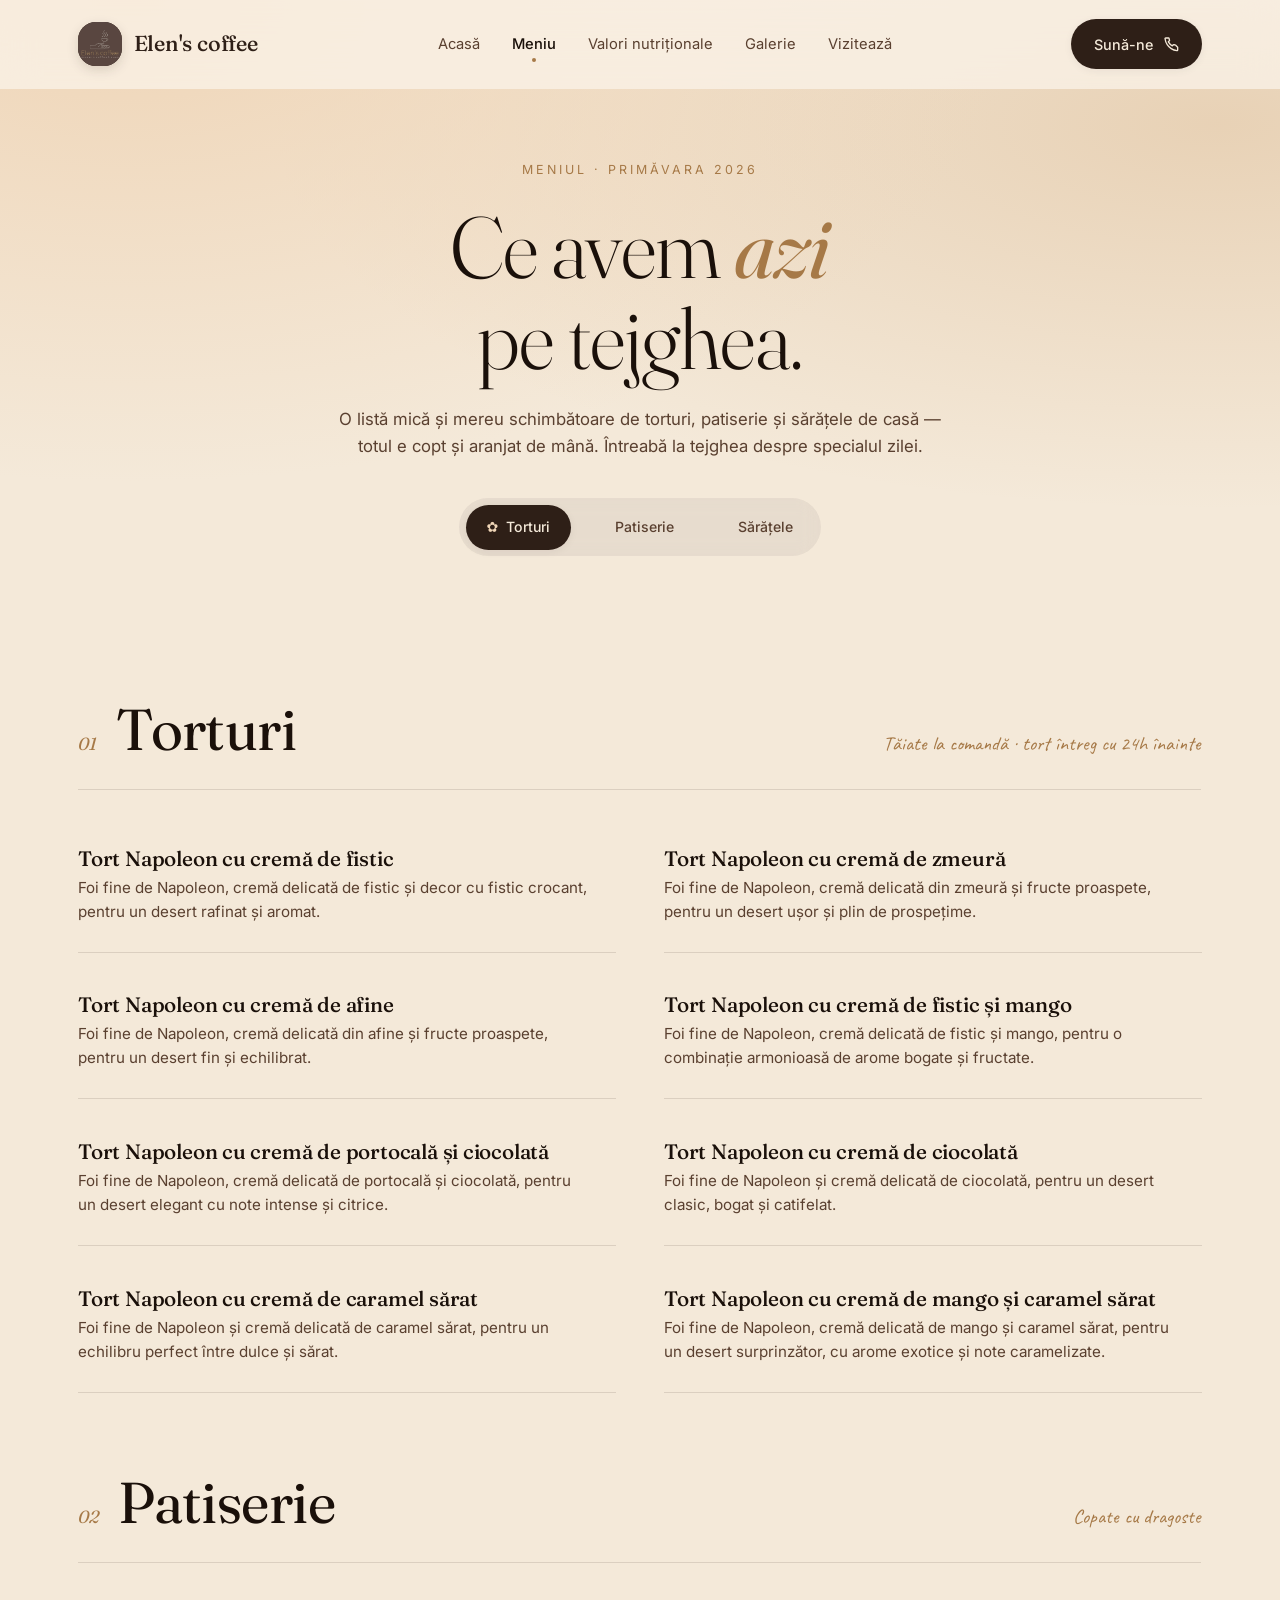
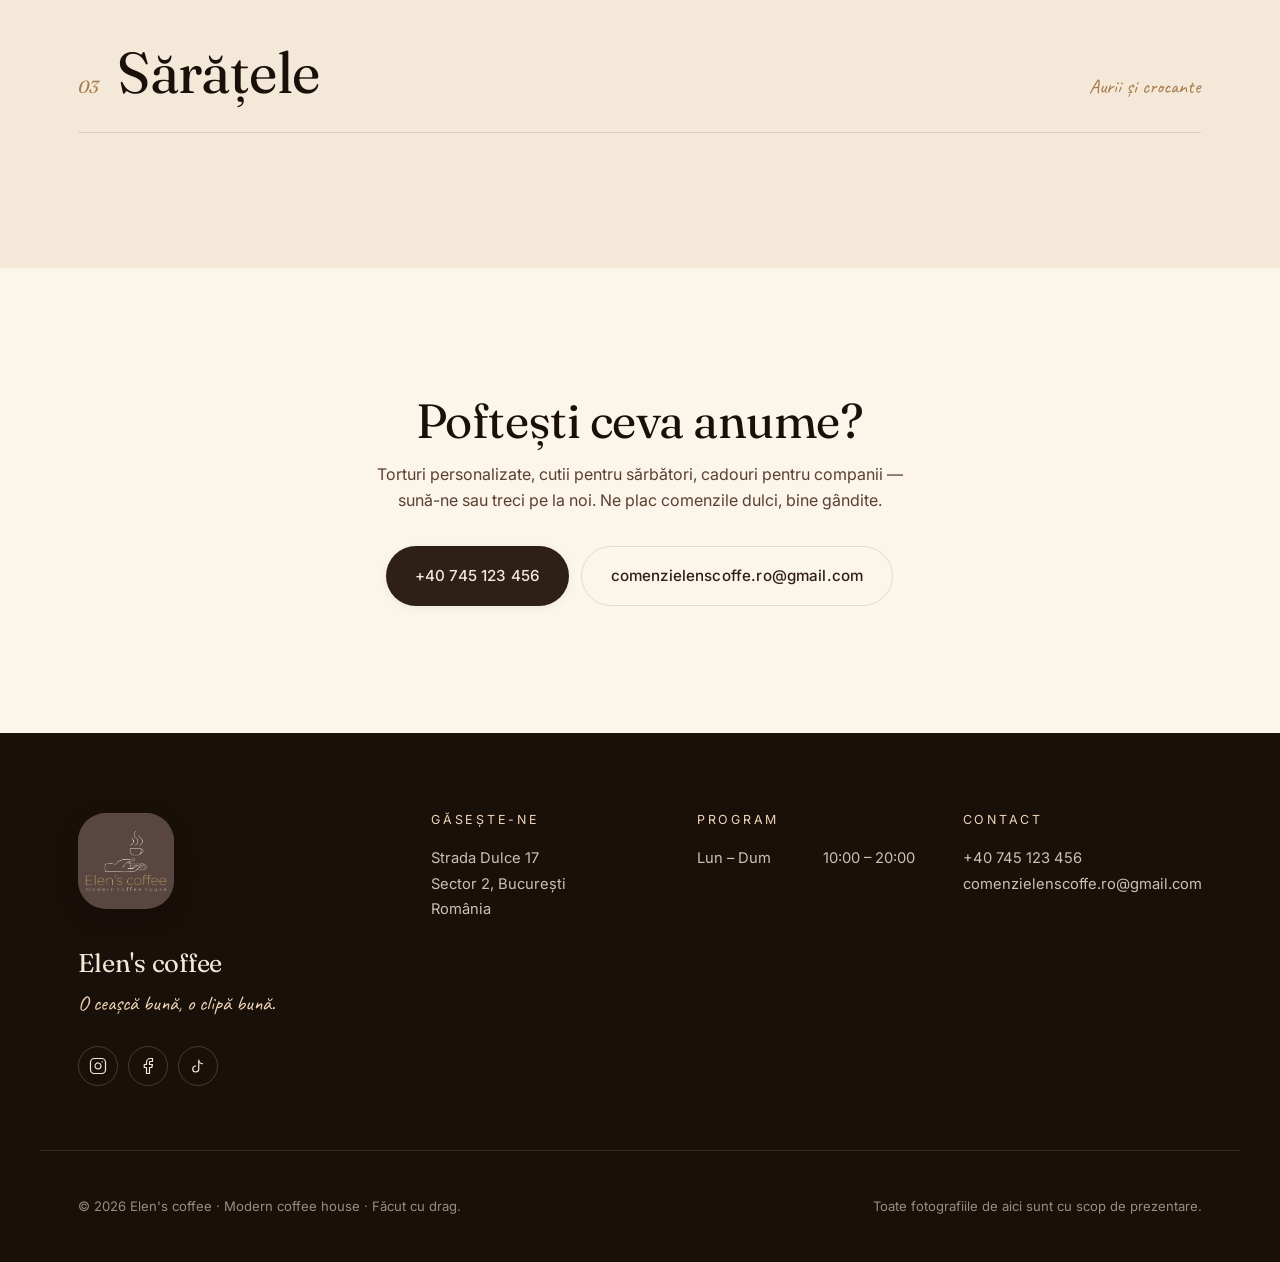
==== menu.html @ f7db720e "Update" ====
<!DOCTYPE html>
<html lang="ro">
<head>
  <meta charset="UTF-8" />
  <meta name="viewport" content="width=device-width, initial-scale=1.0" />
  <title>Meniu — Elen's coffee</title>
  <meta name="description" content="Meniul de sezon Elen's coffee — torturi, patiserie și sărățele artizanale, alături de cafea proaspăt măcinată. Făcute zilnic." />

  <link rel="preconnect" href="https://fonts.googleapis.com" />
  <link rel="preconnect" href="https://fonts.gstatic.com" crossorigin />
  <link href="https://fonts.googleapis.com/css2?family=Fraunces:ital,opsz,wght@0,9..144,300;0,9..144,400;0,9..144,500;0,9..144,600;0,9..144,700;1,9..144,400&family=Inter:wght@300;400;500;600;700&family=Caveat:wght@400;600&display=swap" rel="stylesheet" />

  <link rel="icon" href="data:image/svg+xml,<svg xmlns='http://www.w3.org/2000/svg' viewBox='0 0 100 100'><text y='.9em' font-size='85'>☕</text></svg>" />

  <link rel="stylesheet" href="styles.css" />

  <!-- Flag JS availability before first paint — reveal animations depend on this -->
  <script>document.documentElement.classList.add('js');</script>
</head>
<body class="menu-page">

  <!-- ============ NAVIGATION ============ -->
  <header class="nav" id="nav">
    <div class="nav__inner container">
      <a href="index.html" class="nav__brand" aria-label="Elen's coffee – acasă">
        <span class="nav__mark">
          <img src="logo.jpeg" alt="" />
        </span>
        <span class="nav__name">Elen's coffee</span>
      </a>

      <nav class="nav__links" aria-label="Navigație principală">
        <a href="index.html" class="nav__link">Acasă</a>
        <a href="menu.html" class="nav__link is-active">Meniu</a>
        <a href="valori-nutritionale.html" class="nav__link">Valori nutriționale</a>
        <a href="index.html#gallery" class="nav__link">Galerie</a>
        <a href="index.html#visit" class="nav__link">Vizitează</a>
      </nav>

      <a href="tel:+40745123456" class="btn btn--primary nav__cta">
        <span>Sună-ne</span>
        <svg viewBox="0 0 24 24" width="16" height="16" fill="none" stroke="currentColor" stroke-width="2" stroke-linecap="round" stroke-linejoin="round"><path d="M22 16.92V21a1 1 0 0 1-1.09 1 19.7 19.7 0 0 1-8.6-3.07 19.5 19.5 0 0 1-6-6A19.79 19.79 0 0 1 3.07 4.18 1 1 0 0 1 4.06 3h4.09a1 1 0 0 1 1 .75c.12.86.34 1.7.65 2.5a1 1 0 0 1-.23 1L8 8.7a16 16 0 0 0 6 6l1.45-1.55a1 1 0 0 1 1-.23c.8.31 1.64.53 2.5.65a1 1 0 0 1 .75 1z"/></svg>
      </a>

      <button class="nav__toggle" id="navToggle" aria-label="Deschide meniul" aria-expanded="false">
        <span></span><span></span><span></span>
      </button>
    </div>
  </header>

  <!-- ============ MENU HERO ============ -->
  <section class="menu-hero">
    <div class="menu-hero__inner container">
      <p class="menu-hero__eyebrow" data-reveal>Meniul · primăvara 2026</p>
      <h1 class="menu-hero__title" data-reveal>
        Ce avem <em>azi</em><br/>pe tejghea.
      </h1>
      <p class="menu-hero__lede" data-reveal>
        O listă mică și mereu schimbătoare de torturi, patiserie și sărățele
        de casă — totul e copt și aranjat de mână. Întreabă la
        tejghea despre specialul zilei.
      </p>

      <nav class="menu-tabs" id="menuTabs" aria-label="Categorii meniu">
        <a href="#cakes" class="menu-tab is-active">
          <span class="menu-tab__mark">✿</span>
          <span>Torturi</span>
        </a>
        <a href="#cookies" class="menu-tab">
          <span class="menu-tab__mark">✿</span>
          <span>Patiserie</span>
        </a>
        <a href="#sodas" class="menu-tab">
          <span class="menu-tab__mark">✿</span>
          <span>Sărățele</span>
        </a>
      </nav>
    </div>
  </section>

  <!-- ============ MENU LIST ============ -->
  <main class="menu">
    <div class="container">

      <!-- === TORTURI === -->
      <section class="menu-section" id="cakes">
        <header class="menu-section__header" data-reveal>
          <div class="menu-section__title-group">
            <span class="menu-section__number">01</span>
            <h2 class="menu-section__title">Torturi</h2>
          </div>
          <p class="menu-section__note">Tăiate la comandă · tort întreg cu 24h înainte</p>
        </header>

        <ul class="menu-list">
          <li class="menu-item" data-reveal>
            <div class="menu-item__body">
              <div class="menu-item__head">
                <h3 class="menu-item__name">Tort Napoleon cu cremă de fistic</h3>
              </div>
              <p class="menu-item__desc">
                Foi fine de Napoleon, cremă delicată de fistic și decor cu
                fistic crocant, pentru un desert rafinat și aromat.
              </p>
            </div>
          </li>

          <li class="menu-item" data-reveal>
            <div class="menu-item__body">
              <div class="menu-item__head">
                <h3 class="menu-item__name">Tort Napoleon cu cremă de zmeură</h3>
              </div>
              <p class="menu-item__desc">
                Foi fine de Napoleon, cremă delicată din zmeură și fructe
                proaspete, pentru un desert ușor și plin de prospețime.
              </p>
            </div>
          </li>

          <li class="menu-item" data-reveal>
            <div class="menu-item__body">
              <div class="menu-item__head">
                <h3 class="menu-item__name">Tort Napoleon cu cremă de afine</h3>
              </div>
              <p class="menu-item__desc">
                Foi fine de Napoleon, cremă delicată din afine și fructe
                proaspete, pentru un desert fin și echilibrat.
              </p>
            </div>
          </li>

          <li class="menu-item" data-reveal>
            <div class="menu-item__body">
              <div class="menu-item__head">
                <h3 class="menu-item__name">Tort Napoleon cu cremă de fistic și mango</h3>
              </div>
              <p class="menu-item__desc">
                Foi fine de Napoleon, cremă delicată de fistic și mango, pentru
                o combinație armonioasă de arome bogate și fructate.
              </p>
            </div>
          </li>

          <li class="menu-item" data-reveal>
            <div class="menu-item__body">
              <div class="menu-item__head">
                <h3 class="menu-item__name">Tort Napoleon cu cremă de portocală și ciocolată</h3>
              </div>
              <p class="menu-item__desc">
                Foi fine de Napoleon, cremă delicată de portocală și ciocolată,
                pentru un desert elegant cu note intense și citrice.
              </p>
            </div>
          </li>

          <li class="menu-item" data-reveal>
            <div class="menu-item__body">
              <div class="menu-item__head">
                <h3 class="menu-item__name">Tort Napoleon cu cremă de ciocolată</h3>
              </div>
              <p class="menu-item__desc">
                Foi fine de Napoleon și cremă delicată de ciocolată, pentru un
                desert clasic, bogat și catifelat.
              </p>
            </div>
          </li>

          <li class="menu-item" data-reveal>
            <div class="menu-item__body">
              <div class="menu-item__head">
                <h3 class="menu-item__name">Tort Napoleon cu cremă de caramel sărat</h3>
              </div>
              <p class="menu-item__desc">
                Foi fine de Napoleon și cremă delicată de caramel sărat, pentru
                un echilibru perfect între dulce și sărat.
              </p>
            </div>
          </li>

          <li class="menu-item" data-reveal>
            <div class="menu-item__body">
              <div class="menu-item__head">
                <h3 class="menu-item__name">Tort Napoleon cu cremă de mango și caramel sărat</h3>
              </div>
              <p class="menu-item__desc">
                Foi fine de Napoleon, cremă delicată de mango și caramel sărat,
                pentru un desert surprinzător, cu arome exotice și note
                caramelizate.
              </p>
            </div>
          </li>
        </ul>
      </section>

      <!-- === PATISERIE === -->
      <section class="menu-section" id="cookies">
        <header class="menu-section__header" data-reveal>
          <div class="menu-section__title-group">
            <span class="menu-section__number">02</span>
            <h2 class="menu-section__title">Patiserie</h2>
          </div>
          <p class="menu-section__note">Copate cu dragoste</p>
        </header>
      </section>

      <!-- === SĂRĂȚELE === -->
      <section class="menu-section" id="sodas">
        <header class="menu-section__header" data-reveal>
          <div class="menu-section__title-group">
            <span class="menu-section__number">03</span>
            <h2 class="menu-section__title">Sărățele</h2>
          </div>
          <p class="menu-section__note">Aurii și crocante</p>
        </header>
      </section>

    </div>
  </main>

  <!-- ============ MENU CTA ============ -->
  <section class="menu-cta">
    <div class="container menu-cta__inner">
      <h2 data-reveal>Poftești ceva anume?</h2>
      <p data-reveal>
        Torturi personalizate, cutii pentru sărbători, cadouri pentru
        companii — sună-ne sau treci pe la noi. Ne plac comenzile dulci,
        bine gândite.
      </p>
      <div class="menu-cta__buttons" data-reveal>
        <a href="tel:+40745123456" class="btn btn--primary btn--lg">
          <span>+40 745 123 456</span>
        </a>
        <a href="mailto:comenzielenscoffe.ro@gmail.com" class="btn btn--ghost btn--lg">
          comenzielenscoffe.ro@gmail.com
        </a>
      </div>
    </div>
  </section>

  <!-- ============ FOOTER ============ -->
  <footer class="footer">
    <div class="container footer__grid">
      <div class="footer__brand">
        <a href="index.html" class="footer__logo" aria-label="Elen's coffee – acasă">
          <img src="logo.jpeg" alt="" />
        </a>
        <span class="footer__wordmark">Elen's coffee</span>
        <p class="footer__tag">O ceașcă bună, o clipă bună.</p>
        <div class="footer__social">
          <a href="https://www.instagram.com/elens_coffee" aria-label="Instagram">
            <svg viewBox="0 0 24 24" width="18" height="18" fill="none" stroke="currentColor" stroke-width="1.6" stroke-linecap="round" stroke-linejoin="round"><rect x="2" y="2" width="20" height="20" rx="5"/><path d="M16 11.37A4 4 0 1 1 12.63 8 4 4 0 0 1 16 11.37z"/><line x1="17.5" y1="6.5" x2="17.51" y2="6.5"/></svg>
          </a>
          <a href="https://www.facebook.com/profile.php?id=100063632289822" aria-label="Facebook">
            <svg viewBox="0 0 24 24" width="18" height="18" fill="none" stroke="currentColor" stroke-width="1.6" stroke-linecap="round" stroke-linejoin="round"><path d="M18 2h-3a5 5 0 0 0-5 5v3H7v4h3v8h4v-8h3l1-4h-4V7a1 1 0 0 1 1-1h3z"/></svg>
          </a>
          <a href="https://www.tiktok.com/@elens.coffee" aria-label="TikTok">
            <svg viewBox="0 0 24 24" width="18" height="18" fill="none" stroke="currentColor" stroke-width="1.6" stroke-linecap="round" stroke-linejoin="round"><path d="M9 12a4 4 0 1 0 4 4V4a5 5 0 0 0 5 5"/></svg>
          </a>
        </div>
      </div>

      <div class="footer__col">
        <h4>Găsește-ne</h4>
        <p>Strada Dulce 17<br/>Sector 2, București<br/>România</p>
      </div>

      <div class="footer__col">
        <h4>Program</h4>
        <ul>
          <li><span>Lun – Dum</span><span>10:00 – 20:00</span></li>
        </ul>
      </div>

      <div class="footer__col">
        <h4>Contact</h4>
        <p>
          <a href="tel:+40745123456">+40 745 123 456</a><br/>
          <a href="mailto:comenzielenscoffe.ro@gmail.com">comenzielenscoffe.ro@gmail.com</a>
        </p>
      </div>
    </div>

    <div class="container footer__bottom">
      <p>© <span id="year">2026</span> Elen's coffee · Modern coffee house · Făcut cu drag.</p>
      <p class="footer__small">Toate fotografiile de aici sunt cu scop de prezentare.</p>
    </div>
  </footer>

  <script src="main.js"></script>
</body>
</html>
---- styles.css ----
/* ==========================================================================
   ELEN'S COFFEE — stylesheet
   --------------------------------------------------------------------------
   Organised in sections, all customisable tokens live in :root below.
   Tweak colours, type, radii and shadows there and the whole site follows.
   ========================================================================== */


/* ==========================================================================
   1. DESIGN TOKENS  (change these first)
   --------------------------------------------------------------------------
   Palette derived from the Elen's coffee logo: deep espresso brown, warm
   gold, and a warm cream base. Variable names kept generic so the whole
   site follows if you shift the values later.
   ========================================================================== */
:root {
  /* --- Colour palette --- */
  --c-cream:        #F4E9D9;   /* page background — warm cream         */
  --c-cream-soft:   #FCF5E9;   /* lighter section bg                   */
  --c-blush:        #EFD5B7;   /* peachy warm accent                   */
  --c-rose:         #D9AA88;   /* warm tan accent                      */
  --c-plum:         #2E1F17;   /* primary dark / text — espresso       */
  --c-plum-soft:    #5A4030;   /* secondary dark — cocoa               */
  --c-burgundy:     #A67947;   /* deep caramel accent (was berry)      */
  --c-gold:         #C89968;   /* warm gold from the logo              */
  --c-sage:         #B7C7B0;   /* soft green accent                    */
  --c-ink:          #1A100A;   /* deepest text                         */
  --c-line:         rgba(46, 31, 23, 0.12);

  /* --- Typography --- */
  --f-display: 'Fraunces', 'Cormorant Garamond', Georgia, serif;
  --f-body:    'Inter', system-ui, -apple-system, sans-serif;
  --f-hand:    'Caveat', 'Brush Script MT', cursive;

  /* --- Spacing --- */
  --container:  1200px;
  --gutter:     clamp(1.2rem, 4vw, 2.4rem);
  --section-y:  clamp(5rem, 10vw, 8rem);

  /* --- Shape --- */
  --r-sm: 8px;
  --r-md: 18px;
  --r-lg: 28px;
  --r-xl: 42px;
  --r-pill: 999px;

  /* --- Shadows --- */
  --shadow-sm: 0 2px 8px rgba(42, 24, 32, 0.06);
  --shadow-md: 0 12px 32px rgba(42, 24, 32, 0.08);
  --shadow-lg: 0 28px 60px rgba(42, 24, 32, 0.12);
  --shadow-glow: 0 20px 60px rgba(139, 46, 63, 0.18);

  /* --- Motion --- */
  --ease-out-soft: cubic-bezier(0.22, 1, 0.36, 1);
  --ease-bounce:   cubic-bezier(0.34, 1.56, 0.64, 1);
}


/* ==========================================================================
   2. RESET / BASE
   ========================================================================== */
*, *::before, *::after { box-sizing: border-box; }

html { scroll-behavior: smooth; -webkit-text-size-adjust: 100%; }

body {
  margin: 0;
  font-family: var(--f-body);
  color: var(--c-plum);
  background: var(--c-cream);
  line-height: 1.6;
  -webkit-font-smoothing: antialiased;
  overflow-x: hidden;
}

img, svg { display: block; max-width: 100%; }

a { color: inherit; text-decoration: none; }

button {
  font: inherit;
  color: inherit;
  background: none;
  border: 0;
  cursor: pointer;
}

ul { list-style: none; padding: 0; margin: 0; }

::selection { background: var(--c-plum); color: var(--c-cream); }


/* ==========================================================================
   3. TYPOGRAPHY
   ========================================================================== */
h1, h2, h3, h4 {
  font-family: var(--f-display);
  font-weight: 400;
  line-height: 1.05;
  letter-spacing: -0.01em;
  color: var(--c-ink);
  margin: 0;
}

.section__eyebrow {
  font-family: var(--f-body);
  font-size: 0.78rem;
  font-weight: 500;
  letter-spacing: 0.22em;
  text-transform: uppercase;
  color: var(--c-burgundy);
  margin: 0 0 1.2rem;
  display: inline-flex;
  align-items: center;
  gap: 0.6rem;
}

.section__eyebrow--light { color: var(--c-blush); }

.section__title {
  font-size: clamp(2.2rem, 5.2vw, 3.8rem);
  margin: 0 0 1rem;
}
.section__title em {
  font-family: var(--f-display);
  font-style: italic;
  color: var(--c-burgundy);
  font-weight: 400;
}
.section__title--center { text-align: center; }
.section__title--light { color: var(--c-cream); }
.section__title--light em { color: var(--c-blush); }


/* ==========================================================================
   4. LAYOUT HELPERS
   ========================================================================== */
.container {
  width: 100%;
  max-width: var(--container);
  margin: 0 auto;
  padding: 0 var(--gutter);
}


/* ==========================================================================
   5. BUTTONS
   ========================================================================== */
.btn {
  display: inline-flex;
  align-items: center;
  gap: 0.6rem;
  padding: 0.85rem 1.4rem;
  border-radius: var(--r-pill);
  font-family: var(--f-body);
  font-size: 0.9rem;
  font-weight: 500;
  letter-spacing: 0.01em;
  transition: transform 0.4s var(--ease-out-soft),
              background 0.3s ease,
              color 0.3s ease,
              box-shadow 0.4s ease;
  white-space: nowrap;
  cursor: pointer;
  user-select: none;
}
.btn:hover { transform: translateY(-2px); }
.btn:active { transform: translateY(0); }

.btn--lg {
  padding: 1.05rem 1.8rem;
  font-size: 0.95rem;
}

.btn--primary {
  background: var(--c-plum);
  color: var(--c-cream);
  box-shadow: var(--shadow-sm);
}
.btn--primary:hover {
  background: var(--c-burgundy);
  box-shadow: var(--shadow-glow);
}

.btn--ghost {
  background: transparent;
  color: var(--c-plum);
  border: 1px solid var(--c-line);
}
.btn--ghost:hover {
  background: var(--c-plum);
  color: var(--c-cream);
  border-color: var(--c-plum);
}

.btn--cream {
  background: var(--c-cream);
  color: var(--c-plum);
}
.btn--cream:hover {
  background: var(--c-blush);
}

.btn--outline-light {
  background: transparent;
  color: var(--c-cream);
  border: 1px solid rgba(251, 244, 234, 0.35);
}
.btn--outline-light:hover {
  background: var(--c-cream);
  color: var(--c-plum);
}


/* ==========================================================================
   6. NAVIGATION
   ========================================================================== */
.nav {
  position: fixed;
  inset: 0 0 auto 0;
  z-index: 100;
  padding: 1.2rem 0;
  /* slim dark scrim so the light nav text reads over the bright hero banner */
  background: linear-gradient(180deg,
    rgba(18,11,6,0.60) 0%,
    rgba(18,11,6,0.30) 55%,
    rgba(18,11,6,0.00) 100%);
  transition: background 0.4s ease, backdrop-filter 0.4s ease, padding 0.4s ease;
}
.nav.is-scrolled {
  padding: 0.6rem 0;
  background: rgba(251, 244, 234, 0.72);
  backdrop-filter: blur(18px) saturate(140%);
  -webkit-backdrop-filter: blur(18px) saturate(140%);
  box-shadow: 0 1px 0 var(--c-line);
}
.menu-page .nav { background: rgba(251, 244, 234, 0.72); backdrop-filter: blur(18px); }

.nav__inner {
  display: flex;
  align-items: center;
  justify-content: space-between;
  gap: 1.5rem;
}

.nav__brand {
  display: flex;
  align-items: center;
  gap: 0.7rem;
  color: var(--c-cream);
  font-family: var(--f-display);
  font-size: 1.35rem;
  font-weight: 500;
  letter-spacing: -0.01em;
}
.nav__mark {
  display: inline-block;
  width: 44px;
  height: 44px;
  border-radius: var(--r-md);
  overflow: hidden;
  background: var(--c-plum);          /* fallback if logo.png is missing */
  transition: transform 0.6s var(--ease-bounce),
              box-shadow 0.4s ease;
  box-shadow: 0 4px 12px rgba(46, 31, 23, 0.15);
}
.nav__mark img {
  width: 100%;
  height: 100%;
  object-fit: cover;
  display: block;
}
.nav__brand:hover .nav__mark {
  transform: rotate(-6deg) scale(1.08);
  box-shadow: 0 8px 20px rgba(46, 31, 23, 0.22);
}

.nav__links {
  display: flex;
  align-items: center;
  gap: 2rem;
}
.nav__link {
  position: relative;
  font-size: 0.92rem;
  font-weight: 400;
  color: rgba(244, 233, 217, 0.85);
  transition: color 0.3s ease;
}
.nav__link::after {
  content: "";
  position: absolute;
  left: 50%;
  bottom: -6px;
  width: 4px;
  height: 4px;
  background: var(--c-burgundy);
  border-radius: 50%;
  transform: translate(-50%, 6px) scale(0);
  transition: transform 0.4s var(--ease-bounce);
}
.nav__link:hover { color: var(--c-cream); }
.nav__link:hover::after,
.nav__link.is-active::after { transform: translate(-50%, 0) scale(1); }
.nav__link.is-active { color: var(--c-cream); font-weight: 500; }

.nav__cta { /* overrides nothing, default styling */ }

/* --- Dark text when the bar has a light background:
       scrolled state, the menu page, and the open mobile dropdown --- */
.nav.is-scrolled .nav__brand,
.menu-page .nav__brand { color: var(--c-plum); }

.nav.is-scrolled .nav__link,
.menu-page .nav__link,
.nav.is-open .nav__link { color: var(--c-plum-soft); }

.nav.is-scrolled .nav__link:hover,
.menu-page .nav__link:hover,
.nav.is-open .nav__link:hover,
.nav.is-scrolled .nav__link.is-active,
.menu-page .nav__link.is-active,
.nav.is-open .nav__link.is-active { color: var(--c-ink); }

.nav.is-scrolled .nav__toggle span,
.menu-page .nav__toggle span { background: var(--c-plum); }

.nav__toggle {
  display: none;
  flex-direction: column;
  gap: 5px;
  padding: 10px;
}
.nav__toggle span {
  width: 22px;
  height: 1.8px;
  background: var(--c-cream);
  border-radius: 2px;
  transition: transform 0.3s ease, opacity 0.3s ease;
}


/* ==========================================================================
   7. HERO (landing)
   ========================================================================== */
.hero {
  position: relative;
  min-height: 100vh;
  padding: 9rem 0 6rem;
  overflow: hidden;
  display: flex;
  flex-direction: column;
  justify-content: center;
  color: var(--c-cream);
  isolation: isolate;
}

.hero__bg { position: absolute; inset: 0; z-index: -1; }
.hero__image {
  position: absolute;
  inset: 0;
  background-size: cover;
  background-position: center;
  transform: scale(1.05);
  animation: heroZoom 24s ease-in-out infinite alternate;
  will-change: transform;
}
@keyframes heroZoom {
  from { transform: scale(1.05) translate(0, 0); }
  to   { transform: scale(1.12) translate(-1%, -1.5%); }
}

.hero__gradient {
  position: absolute;
  inset: 0;
  background:
    /* gentle left weighting: enough to carry the body copy, fades out to keep the image visible */
    linear-gradient(90deg,
      rgba(18,11,6,0.62) 0%,
      rgba(18,11,6,0.40) 42%,
      rgba(18,11,6,0.12) 78%,
      rgba(18,11,6,0.00) 100%),
    /* soft bottom anchor for the stat row */
    linear-gradient(180deg,
      rgba(18,11,6,0.00) 52%,
      rgba(18,11,6,0.34) 100%);
}

/* floating colour orbs */
.orb {
  position: absolute;
  border-radius: 50%;
  filter: blur(60px);
  opacity: 0.32;
  mix-blend-mode: screen;
  animation: orbFloat 16s ease-in-out infinite;
}
.orb--1 { width: 340px; height: 340px; background: var(--c-burgundy); top: 10%; left: -8%; animation-delay: 0s; }
.orb--2 { width: 420px; height: 420px; background: var(--c-rose);     top: 50%; right: -10%; animation-delay: -6s; }
.orb--3 { width: 260px; height: 260px; background: var(--c-gold);     bottom: -6%; left: 35%; animation-delay: -11s; }

@keyframes orbFloat {
  0%, 100% { transform: translate(0, 0) scale(1); }
  33%      { transform: translate(4%, -6%) scale(1.08); }
  66%      { transform: translate(-3%, 4%) scale(0.95); }
}

.hero__inner {
  position: relative;
  max-width: 880px;
}

.hero__eyebrow {
  display: inline-flex;
  align-items: center;
  gap: 0.6rem;
  padding: 0.4rem 0.9rem;
  margin: 0 0 1.8rem;
  border: 1px solid rgba(251, 244, 234, 0.28);
  border-radius: var(--r-pill);
  background: rgba(251, 244, 234, 0.08);
  backdrop-filter: blur(8px);
  font-size: 0.78rem;
  letter-spacing: 0.16em;
  text-transform: uppercase;
  color: var(--c-cream);
}
.hero__eyebrow .dot {
  width: 6px; height: 6px;
  border-radius: 50%;
  background: var(--c-blush);
  box-shadow: 0 0 0 4px rgba(247, 217, 218, 0.25);
  animation: pulse 2s ease-in-out infinite;
}
@keyframes pulse {
  0%, 100% { box-shadow: 0 0 0 4px rgba(247, 217, 218, 0.25); }
  50%      { box-shadow: 0 0 0 8px rgba(247, 217, 218, 0.05); }
}

.hero__title {
  font-size: clamp(3rem, 8.5vw, 7rem);
  font-weight: 300;
  letter-spacing: -0.03em;
  line-height: 0.96;
  color: var(--c-cream);
  margin: 0 0 1.5rem;
  text-shadow: 0 2px 30px rgba(26,16,10,0.55), 0 1px 4px rgba(26,16,10,0.45);
}
.hero__title .line { display: block; }
.hero__title em {
  font-family: var(--f-display);
  font-style: italic;
  font-weight: 400;
  color: var(--c-blush);
}

.hero__lede {
  font-size: clamp(1.05rem, 1.4vw, 1.2rem);
  max-width: 36rem;
  color: rgba(251, 244, 234, 0.92);
  margin: 0 0 2.4rem;
  text-shadow: 0 1px 12px rgba(26,16,10,0.5);
}

.hero__cta {
  display: flex;
  gap: 0.75rem;
  flex-wrap: wrap;
  margin: 0 0 3.5rem;
}
.hero__cta .btn--primary {
  background: var(--c-cream);
  color: var(--c-plum);
}
.hero__cta .btn--primary:hover { background: var(--c-blush); }
.hero__cta .btn--ghost {
  color: var(--c-cream);
  border-color: rgba(251, 244, 234, 0.35);
}
.hero__cta .btn--ghost:hover {
  background: rgba(251, 244, 234, 0.12);
  border-color: var(--c-cream);
  color: var(--c-cream);
}

.hero__meta {
  display: grid;
  grid-template-columns: repeat(3, 1fr);
  max-width: 560px;
  gap: 1rem;
  padding-top: 1.6rem;
  border-top: 1px solid rgba(251, 244, 234, 0.18);
}
.hero__stat-num {
  display: block;
  font-family: var(--f-display);
  font-size: 1.6rem;
  color: var(--c-cream);
  margin-bottom: 0.1rem;
}
.hero__stat-label {
  font-size: 0.78rem;
  color: rgba(251, 244, 234, 0.72);
  letter-spacing: 0.04em;
}

.hero__scroll {
  position: absolute;
  bottom: 2.4rem;
  left: 50%;
  transform: translateX(-50%);
  display: flex;
  flex-direction: column;
  align-items: center;
  gap: 0.75rem;
  color: var(--c-cream);
  font-size: 0.72rem;
  letter-spacing: 0.28em;
  text-transform: uppercase;
  opacity: 0.8;
}
.hero__scroll-line {
  width: 1px;
  height: 44px;
  background: var(--c-cream);
  position: relative;
  overflow: hidden;
}
.hero__scroll-line::after {
  content: "";
  position: absolute;
  inset: 0;
  background: var(--c-ink);
  animation: scrollTrail 2s ease-in-out infinite;
}
@keyframes scrollTrail {
  0%   { transform: translateY(-100%); }
  100% { transform: translateY(100%); }
}


/* ==========================================================================
   8. MARQUEE
   ========================================================================== */
.marquee {
  overflow: hidden;
  padding: 1.6rem 0;
  background: var(--c-plum);
  color: var(--c-cream);
  border-top: 1px solid rgba(251, 244, 234, 0.08);
  border-bottom: 1px solid rgba(251, 244, 234, 0.08);
}
.marquee__track {
  display: flex;
  gap: 2.4rem;
  white-space: nowrap;
  animation: marquee 38s linear infinite;
  font-family: var(--f-display);
  font-style: italic;
  font-size: clamp(1.1rem, 2vw, 1.5rem);
}
.marquee__track span { color: var(--c-cream); opacity: 0.9; }
.marquee__track span:nth-child(even) { color: var(--c-blush); opacity: 0.6; }

@keyframes marquee {
  from { transform: translateX(0); }
  to   { transform: translateX(-50%); }
}


/* ==========================================================================
   9. ABOUT
   ========================================================================== */
.about {
  padding: var(--section-y) 0;
  background: var(--c-cream-soft);
  position: relative;
}

.about__grid {
  display: grid;
  grid-template-columns: 1fr 1fr;
  gap: clamp(2rem, 6vw, 5rem);
  align-items: center;
}

.about__media {
  position: relative;
  aspect-ratio: 4 / 4.8;
}
.about__image {
  position: absolute;
  border-radius: var(--r-lg);
  background-size: cover;
  background-position: center;
  box-shadow: var(--shadow-lg);
  transition: transform 0.8s var(--ease-out-soft);
}
.about__image--1 {
  top: 0;
  left: 0;
  width: 72%;
  height: 68%;
  border-radius: var(--r-lg) var(--r-lg) var(--r-lg) var(--r-xl);
}
.about__image--2 {
  bottom: 0;
  right: 0;
  width: 58%;
  height: 52%;
  border-radius: var(--r-xl) var(--r-lg) var(--r-lg) var(--r-lg);
}
.about__media:hover .about__image--1 { transform: translate(-4px, -4px) rotate(-1.5deg); }
.about__media:hover .about__image--2 { transform: translate(4px, 4px) rotate(1.5deg); }

.about__badge {
  position: absolute;
  bottom: 12%;
  left: -8%;
  width: 120px;
  height: 120px;
  background: var(--c-burgundy);
  color: var(--c-cream);
  border-radius: 50%;
  display: grid;
  place-items: center;
  animation: spin 16s linear infinite;
  box-shadow: var(--shadow-md);
}
.about__badge svg { width: 120px; height: 120px; }
.about__badge-center {
  position: absolute;
  inset: 0;
  display: grid;
  place-items: center;
  font-size: 1.6rem;
  animation: spin 16s linear infinite reverse;
}
@keyframes spin { to { transform: rotate(360deg); } }

.about__copy p.about__text {
  font-size: 1.05rem;
  color: var(--c-plum-soft);
  margin: 0 0 1.2rem;
  max-width: 32rem;
}

.about__list {
  margin-top: 2rem;
  border-top: 1px solid var(--c-line);
}
.about__list li {
  display: flex;
  align-items: baseline;
  gap: 1rem;
  padding: 1rem 0;
  border-bottom: 1px solid var(--c-line);
  font-size: 1rem;
  color: var(--c-plum);
}
.about__list li span {
  font-family: var(--f-display);
  font-style: italic;
  color: var(--c-burgundy);
  font-size: 1rem;
  min-width: 2rem;
}


/* ==========================================================================
   10. FEATURES
   ========================================================================== */
.features {
  padding: var(--section-y) 0;
  background: var(--c-cream);
}

.features__header {
  text-align: center;
  max-width: 640px;
  margin: 0 auto 4rem;
}
.features__header .section__eyebrow {
  justify-content: center;
  display: flex;
}

.features__grid {
  display: grid;
  grid-template-columns: repeat(3, 1fr);
  gap: 1.4rem;
}

.feature {
  padding: 2rem 1.6rem;
  background: var(--c-cream-soft);
  border: 1px solid var(--c-line);
  border-radius: var(--r-lg);
  transition: transform 0.5s var(--ease-out-soft),
              box-shadow 0.5s ease,
              background 0.5s ease,
              border-color 0.5s ease;
}
.feature:hover {
  transform: translateY(-6px);
  background: #fff;
  box-shadow: var(--shadow-md);
  border-color: transparent;
}

.feature__icon {
  width: 48px;
  height: 48px;
  margin-bottom: 1.2rem;
  display: grid;
  place-items: center;
  color: var(--c-burgundy);
  background: var(--c-blush);
  border-radius: var(--r-md);
  transition: transform 0.6s var(--ease-bounce);
}
.feature__icon svg { width: 24px; height: 24px; }
.feature:hover .feature__icon { transform: rotate(-8deg) scale(1.06); }

.feature__title {
  font-size: 1.25rem;
  margin: 0 0 0.5rem;
  font-weight: 500;
}
.feature__text {
  font-size: 0.95rem;
  color: var(--c-plum-soft);
  margin: 0;
  line-height: 1.55;
}


/* ==========================================================================
   11. GALLERY
   ========================================================================== */
.gallery {
  padding: var(--section-y) 0;
  background: var(--c-cream-soft);
  overflow: hidden;
}

.gallery__header {
  display: flex;
  justify-content: space-between;
  align-items: flex-end;
  gap: 2rem;
  margin-bottom: 3rem;
  flex-wrap: wrap;
}
.gallery__note {
  max-width: 24rem;
  font-size: 0.95rem;
  color: var(--c-plum-soft);
  margin: 0;
}

.gallery__swiper {
  padding: 0 var(--gutter) 1rem;
  overflow: visible;
}
.gallery__slide {
  width: clamp(260px, 32vw, 420px);
  transition: transform 0.6s var(--ease-out-soft);
}
.gallery__image {
  aspect-ratio: 3 / 4;
  background-size: cover;
  background-position: center;
  border-radius: var(--r-lg);
  box-shadow: var(--shadow-md);
  transition: transform 0.8s var(--ease-out-soft), box-shadow 0.5s ease;
}
.gallery__slide:hover .gallery__image {
  transform: translateY(-6px) scale(1.01);
  box-shadow: var(--shadow-lg);
}
.gallery__caption {
  margin-top: 1rem;
  display: flex;
  align-items: baseline;
  gap: 0.6rem;
  font-size: 0.98rem;
  color: var(--c-plum);
}
.gallery__caption span {
  font-family: var(--f-display);
  font-style: italic;
  color: var(--c-burgundy);
  font-size: 0.9rem;
}

.gallery__controls {
  display: flex;
  justify-content: flex-end;
  gap: 0.6rem;
  margin-top: 2rem;
}
.gallery__btn {
  width: 52px;
  height: 52px;
  display: grid;
  place-items: center;
  color: var(--c-plum);
  background: var(--c-cream);
  border: 1px solid var(--c-line);
  border-radius: 50%;
  transition: all 0.3s ease;
}
.gallery__btn:hover {
  background: var(--c-plum);
  color: var(--c-cream);
  border-color: var(--c-plum);
  transform: scale(1.05);
}


/* ==========================================================================
   12. VISIT CTA
   ========================================================================== */
.visit {
  padding: var(--section-y) 0;
  background: var(--c-cream);
}

.visit__card {
  position: relative;
  padding: clamp(3rem, 8vw, 6rem) clamp(2rem, 6vw, 5rem);
  background: var(--c-plum);
  background-image:
    radial-gradient(circle at 20% 20%, rgba(139, 46, 63, 0.6) 0%, transparent 50%),
    radial-gradient(circle at 80% 80%, rgba(201, 149, 90, 0.25) 0%, transparent 50%),
    linear-gradient(135deg, var(--c-plum) 0%, var(--c-plum-soft) 100%);
  color: var(--c-cream);
  border-radius: var(--r-xl);
  overflow: hidden;
  isolation: isolate;
}

.visit__content { position: relative; max-width: 42rem; z-index: 2; }
.visit__content .section__title { color: var(--c-cream); }

.visit__text {
  font-size: 1.1rem;
  color: rgba(251, 244, 234, 0.82);
  margin: 1.4rem 0 2.4rem;
  max-width: 36rem;
}
.visit__cta {
  display: flex;
  gap: 0.75rem;
  flex-wrap: wrap;
}

.visit__float {
  position: absolute;
  inset: 0;
  pointer-events: none;
  z-index: 1;
}
.visit__cookie {
  position: absolute;
  font-size: 3rem;
  opacity: 0.9;
  filter: drop-shadow(0 10px 24px rgba(0, 0, 0, 0.25));
  animation: floatSoft 7s ease-in-out infinite;
}
.visit__cookie--1 { top: 12%;  right: 10%; animation-delay: 0s;   font-size: 3.6rem; }
.visit__cookie--2 { top: 55%;  right: 28%; animation-delay: -2s;  font-size: 3rem; }
.visit__cookie--3 { bottom: 12%; right: 6%; animation-delay: -4s;  font-size: 4rem; }

@keyframes floatSoft {
  0%, 100% { transform: translateY(0) rotate(-6deg); }
  50%      { transform: translateY(-14px) rotate(6deg); }
}


/* ==========================================================================
   13. FOOTER
   ========================================================================== */
.footer {
  background: var(--c-ink);
  color: rgba(251, 244, 234, 0.78);
  padding: 5rem 0 2rem;
}

.footer__grid {
  display: grid;
  grid-template-columns: 1.4fr 1fr 1fr 1fr;
  gap: 3rem;
  padding-bottom: 4rem;
  border-bottom: 1px solid rgba(251, 244, 234, 0.1);
}

.footer__logo {
  display: inline-block;
  width: 96px;
  height: 96px;
  border-radius: var(--r-lg);
  overflow: hidden;
  background: var(--c-plum);          /* fallback if logo.png is missing */
  margin-bottom: 1rem;
  box-shadow: 0 8px 24px rgba(0, 0, 0, 0.25);
}
.footer__logo img {
  width: 100%;
  height: 100%;
  object-fit: cover;
  display: block;
}
.footer__wordmark {
  display: block;
  font-family: var(--f-display);
  font-size: 1.6rem;
  color: var(--c-cream);
  margin: 0.6rem 0 0.2rem;
  letter-spacing: -0.01em;
}
.footer__tag {
  font-family: var(--f-hand);
  color: var(--c-blush);
  font-size: 1.3rem;
  margin: 0 0 1.6rem;
}

.footer__social {
  display: flex;
  gap: 0.6rem;
}
.footer__social a {
  width: 40px;
  height: 40px;
  display: grid;
  place-items: center;
  border: 1px solid rgba(251, 244, 234, 0.18);
  border-radius: 50%;
  color: var(--c-cream);
  transition: all 0.3s ease;
}
.footer__social a:hover {
  background: var(--c-blush);
  color: var(--c-plum);
  border-color: transparent;
  transform: translateY(-3px);
}

.footer__col h4 {
  font-family: var(--f-body);
  font-size: 0.78rem;
  letter-spacing: 0.22em;
  text-transform: uppercase;
  color: var(--c-blush);
  margin: 0 0 1.2rem;
}
.footer__col p,
.footer__col li {
  font-size: 0.92rem;
  line-height: 1.75;
}
.footer__col ul li {
  display: flex;
  justify-content: space-between;
  gap: 1rem;
}
.footer__col a { transition: color 0.2s; }
.footer__col a:hover { color: var(--c-cream); }

.footer__bottom {
  display: flex;
  justify-content: space-between;
  padding-top: 2rem;
  font-size: 0.82rem;
  color: rgba(251, 244, 234, 0.55);
  flex-wrap: wrap;
  gap: 0.5rem;
}


/* ==========================================================================
   14. MENU PAGE
   ========================================================================== */
.menu-hero {
  padding: 10rem 0 4rem;
  background:
    radial-gradient(ellipse at 10% 0%, var(--c-blush) 0%, transparent 55%),
    radial-gradient(ellipse at 95% 20%, rgba(201, 149, 90, 0.28) 0%, transparent 55%),
    var(--c-cream);
  text-align: center;
  position: relative;
  overflow: hidden;
}

.menu-hero__eyebrow {
  font-size: 0.78rem;
  letter-spacing: 0.24em;
  text-transform: uppercase;
  color: var(--c-burgundy);
  margin: 0 0 1.4rem;
}

.menu-hero__title {
  font-size: clamp(2.8rem, 7vw, 5.4rem);
  font-weight: 300;
  margin: 0 0 1.4rem;
}
.menu-hero__title em {
  font-style: italic;
  font-family: var(--f-display);
  color: var(--c-burgundy);
  font-weight: 400;
}

.menu-hero__lede {
  max-width: 40rem;
  margin: 0 auto 2.4rem;
  color: var(--c-plum-soft);
  font-size: 1.05rem;
}

.menu-tabs {
  display: inline-flex;
  padding: 0.4rem;
  background: rgba(42, 24, 32, 0.06);
  border-radius: var(--r-pill);
  gap: 0.2rem;
  backdrop-filter: blur(10px);
}
.menu-tab {
  display: inline-flex;
  align-items: center;
  gap: 0.5rem;
  padding: 0.7rem 1.3rem;
  border-radius: var(--r-pill);
  font-size: 0.88rem;
  font-weight: 500;
  color: var(--c-plum-soft);
  transition: all 0.35s var(--ease-out-soft);
}
.menu-tab__mark { color: var(--c-burgundy); opacity: 0; transform: scale(0.6); transition: all 0.3s var(--ease-bounce); }
.menu-tab.is-active {
  background: var(--c-plum);
  color: var(--c-cream);
  box-shadow: var(--shadow-sm);
}
.menu-tab.is-active .menu-tab__mark { opacity: 1; transform: scale(1); color: var(--c-blush); }
.menu-tab:not(.is-active):hover { color: var(--c-plum); background: rgba(42, 24, 32, 0.04); }

.menu {
  padding: 5rem 0 6rem;
  background: var(--c-cream);
}

.menu-section { margin-bottom: 5rem; scroll-margin-top: 7rem; }
.menu-section:last-child { margin-bottom: 0; }

.menu-section__header {
  display: flex;
  align-items: baseline;
  justify-content: space-between;
  gap: 2rem;
  padding-bottom: 1.8rem;
  margin-bottom: 2.4rem;
  border-bottom: 1px solid var(--c-line);
  flex-wrap: wrap;
}
.menu-section__title-group {
  display: flex;
  align-items: baseline;
  gap: 1.2rem;
}
.menu-section__number {
  font-family: var(--f-display);
  font-style: italic;
  font-size: 1.1rem;
  color: var(--c-burgundy);
}
.menu-section__title {
  font-size: clamp(2.2rem, 5vw, 3.6rem);
  font-weight: 400;
}
.menu-section__note {
  font-family: var(--f-hand);
  color: var(--c-burgundy);
  font-size: 1.25rem;
  margin: 0;
}

.menu-list {
  display: grid;
  grid-template-columns: 1fr 1fr;
  gap: 1.4rem 3rem;
}

.menu-item {
  padding: 1.2rem 0;
  border-bottom: 1px solid var(--c-line);
  transition: transform 0.4s var(--ease-out-soft);
}
.menu-item:hover { transform: translateX(4px); }
.menu-item:hover .menu-item__name { color: var(--c-burgundy); }

.menu-item__head {
  display: flex;
  align-items: baseline;
  gap: 0.6rem;
  margin-bottom: 0.4rem;
}
.menu-item__name {
  font-size: 1.3rem;
  font-weight: 500;
  transition: color 0.3s ease;
}
.menu-item__dots {
  flex: 1;
  border-bottom: 1.5px dotted var(--c-line);
  transform: translateY(-4px);
}
.menu-item__price {
  font-family: var(--f-display);
  font-size: 1.2rem;
  color: var(--c-burgundy);
  font-weight: 500;
  white-space: nowrap;
}

.menu-item__desc {
  font-size: 0.95rem;
  color: var(--c-plum-soft);
  margin: 0 0 0.6rem;
  max-width: 32rem;
  line-height: 1.55;
}

.menu-item__meta {
  display: flex;
  gap: 0.5rem;
  font-size: 0.82rem;
  color: var(--c-plum-soft);
  letter-spacing: 0.02em;
  opacity: 0.7;
}

.menu-cta {
  padding: var(--section-y) 0;
  background: var(--c-cream-soft);
  text-align: center;
}
.menu-cta h2 {
  font-size: clamp(2rem, 4.5vw, 3rem);
  font-weight: 400;
  margin: 0 0 1rem;
}
.menu-cta p {
  max-width: 34rem;
  margin: 0 auto 2rem;
  color: var(--c-plum-soft);
}
.menu-cta__buttons {
  display: inline-flex;
  gap: 0.75rem;
  flex-wrap: wrap;
  justify-content: center;
}


/* ==========================================================================
   14b. NUTRITION PAGE (Valori nutriționale)
   ========================================================================== */
.nutrition { padding: 4.5rem 0 6rem; }

.nutrition__intro {
  max-width: 46rem;
  margin: 0 0 3rem;
  color: var(--c-plum-soft);
  font-size: 1rem;
  line-height: 1.7;
}

/* horizontal scroll container so the wide table never breaks the page layout */
.nutrition-table-wrap {
  overflow-x: auto;
  -webkit-overflow-scrolling: touch;
  border: 1px solid var(--c-line);
  border-radius: var(--r-md);
  box-shadow: var(--shadow-sm);
  background: var(--c-cream-soft);
}

.nutrition-table {
  width: 100%;
  min-width: 720px;
  border-collapse: collapse;
  font-size: 0.9rem;
}
.nutrition-table thead th {
  background: var(--c-plum);
  color: var(--c-cream);
  font-weight: 500;
  font-size: 0.76rem;
  letter-spacing: 0.02em;
  text-align: right;
  padding: 0.9rem 1rem;
  white-space: nowrap;
  vertical-align: bottom;
}
.nutrition-table thead th:first-child { text-align: left; }

.nutrition-table tbody th {
  text-align: left;
  min-width: 240px;
  white-space: normal;
  color: var(--c-plum);
  font-weight: 500;
  padding: 0.85rem 1rem;
  border-top: 1px solid var(--c-line);
}
.nutrition-table tbody td {
  padding: 0.85rem 1rem;
  text-align: right;
  border-top: 1px solid var(--c-line);
  color: var(--c-plum-soft);
  white-space: nowrap;
  font-variant-numeric: tabular-nums;
}
.nutrition-table tbody tr:nth-child(even) { background: rgba(46, 31, 23, 0.035); }
.nutrition-table tbody tr:hover { background: rgba(201, 149, 90, 0.10); }

.nutrition-notes {
  margin-top: 3rem;
  padding: 1.5rem 1.8rem;
  background: var(--c-cream-soft);
  border: 1px solid var(--c-line);
  border-left: 3px solid var(--c-burgundy);
  border-radius: var(--r-md);
  font-size: 0.9rem;
  line-height: 1.65;
  color: var(--c-plum-soft);
}
.nutrition-notes h3 {
  font-family: var(--f-display);
  font-weight: 500;
  font-size: 1.15rem;
  color: var(--c-plum);
  margin: 0 0 0.7rem;
}
.nutrition-notes p { margin: 0 0 0.7rem; }
.nutrition-notes p:last-child { margin-bottom: 0; }
.nutrition-notes strong { color: var(--c-plum); font-weight: 600; }


/* ==========================================================================
   15. SCROLL REVEAL ANIMATIONS
   --------------------------------------------------------------------------
   Only hide elements when JavaScript is available (html.js class set by an
   inline script in <head>). If JS fails to load for any reason, all content
   stays visible — the animation is a progressive enhancement.
   ========================================================================== */
html.js [data-reveal] {
  opacity: 0;
  transform: translateY(28px);
  transition: opacity 0.9s var(--ease-out-soft),
              transform 0.9s var(--ease-out-soft);
  transition-delay: var(--reveal-delay, 0s);
  will-change: opacity, transform;
}
html.js [data-reveal].is-visible {
  opacity: 1;
  transform: translateY(0);
}


/* ==========================================================================
   16. RESPONSIVE
   ========================================================================== */
@media (max-width: 960px) {
  .features__grid { grid-template-columns: repeat(2, 1fr); }
  .about__grid { grid-template-columns: 1fr; }
  .about__media { aspect-ratio: 5 / 4; max-width: 520px; margin: 0 auto; }
  .about__badge { width: 96px; height: 96px; left: calc(100% - 47px); right: -2%; bottom: -6%; }
  .about__badge svg { width: 96px; height: 96px; }

  .gallery__header { align-items: flex-start; }
  .footer__grid { grid-template-columns: 1fr 1fr; gap: 2.4rem; }
  .menu-list { grid-template-columns: 1fr; }

  .nav__cta { display: none; }
  .nav__toggle { display: flex; }
  .nav__links {
    position: absolute;
    top: 100%;
    left: 0;
    right: 0;
    flex-direction: column;
    gap: 0;
    padding: 0.4rem var(--gutter) 1.6rem;
    background: var(--c-cream);
    box-shadow: var(--shadow-md);
    border-top: 1px solid var(--c-line);
    opacity: 0;
    visibility: hidden;
    transform: translateY(-12px);
    transition: opacity 0.35s ease,
                transform 0.4s var(--ease-out-soft),
                visibility 0s linear 0.4s;
  }
  .nav.is-open .nav__links {
    opacity: 1;
    visibility: visible;
    transform: translateY(0);
    transition: opacity 0.35s ease,
                transform 0.4s var(--ease-out-soft),
                visibility 0s linear 0s;
  }
  .nav__link {
    width: 100%;
    padding: 1rem 0;
    border-bottom: 1px solid var(--c-line);
    font-size: 1.1rem;
  }
  .nav__link::after { display: none; }

  .nav.is-open .nav__toggle span:nth-child(1) { transform: translateY(7px) rotate(45deg); }
  .nav.is-open .nav__toggle span:nth-child(2) { opacity: 0; }
  .nav.is-open .nav__toggle span:nth-child(3) { transform: translateY(-7px) rotate(-45deg); }

  .hero__meta { grid-template-columns: repeat(3, 1fr); gap: 0.6rem; }
  .hero__stat-num { font-size: 1.3rem; }
}

@media (max-width: 600px) {
  .features__grid { grid-template-columns: 1fr; }
  .footer__grid { grid-template-columns: 1fr; }
  .footer__bottom { flex-direction: column; }
  .visit__float { opacity: 0.45; }
  .hero__meta { grid-template-columns: 1fr 1fr; }
  .hero__meta .hero__stat:last-child { grid-column: span 2; }

  .menu-section__header { flex-direction: column; align-items: flex-start; gap: 0.5rem; }
  .menu-item__head { flex-wrap: wrap; }
  .menu-item__dots { min-width: 20px; }
}


/* ==========================================================================
   17. ACCESSIBILITY — respect users who prefer reduced motion
   ========================================================================== */
@media (prefers-reduced-motion: reduce) {
  *, *::before, *::after {
    animation-duration: 0.001s !important;
    animation-iteration-count: 1 !important;
    transition-duration: 0.001s !important;
  }
  [data-reveal] { opacity: 1; transform: none; }
  .hero__image, .orb, .visit__cookie, .about__badge, .about__badge-center,
  .marquee__track, .hero__scroll-line::after, .hero__eyebrow .dot { animation: none; }
}
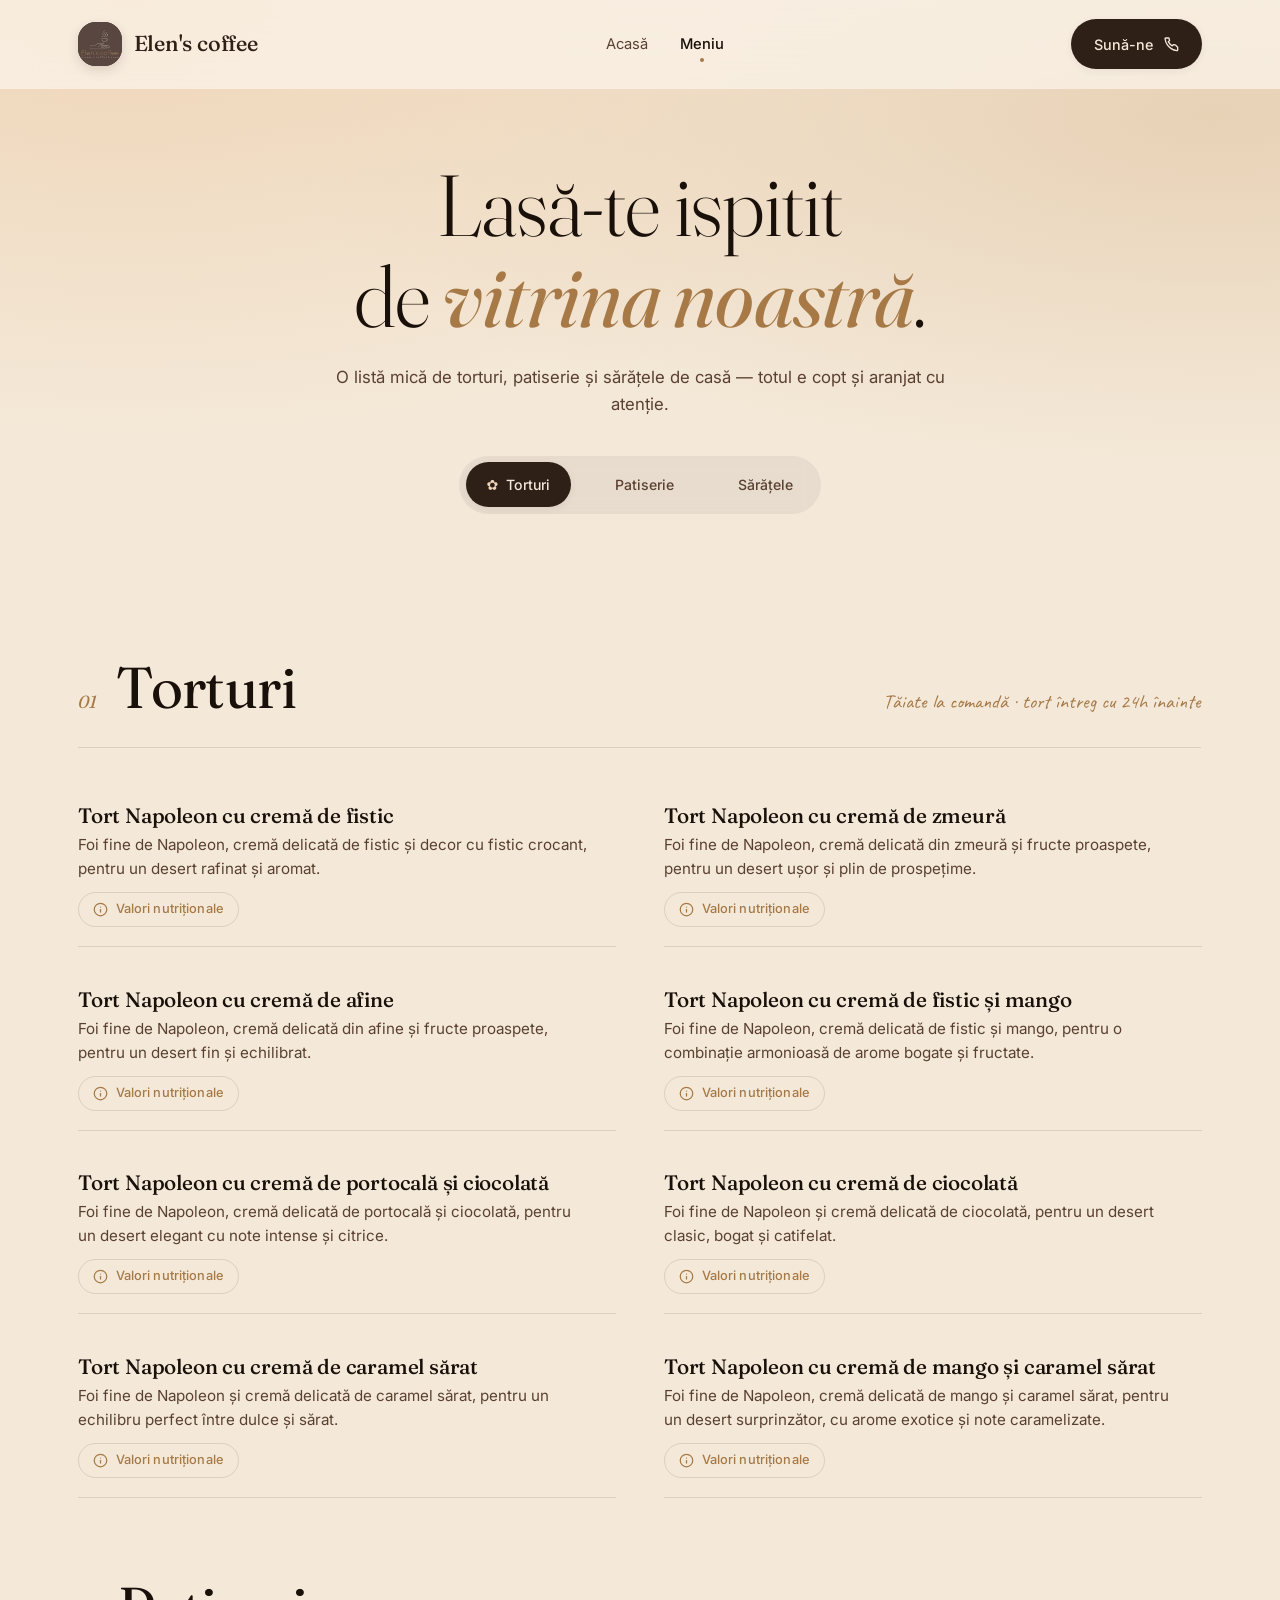
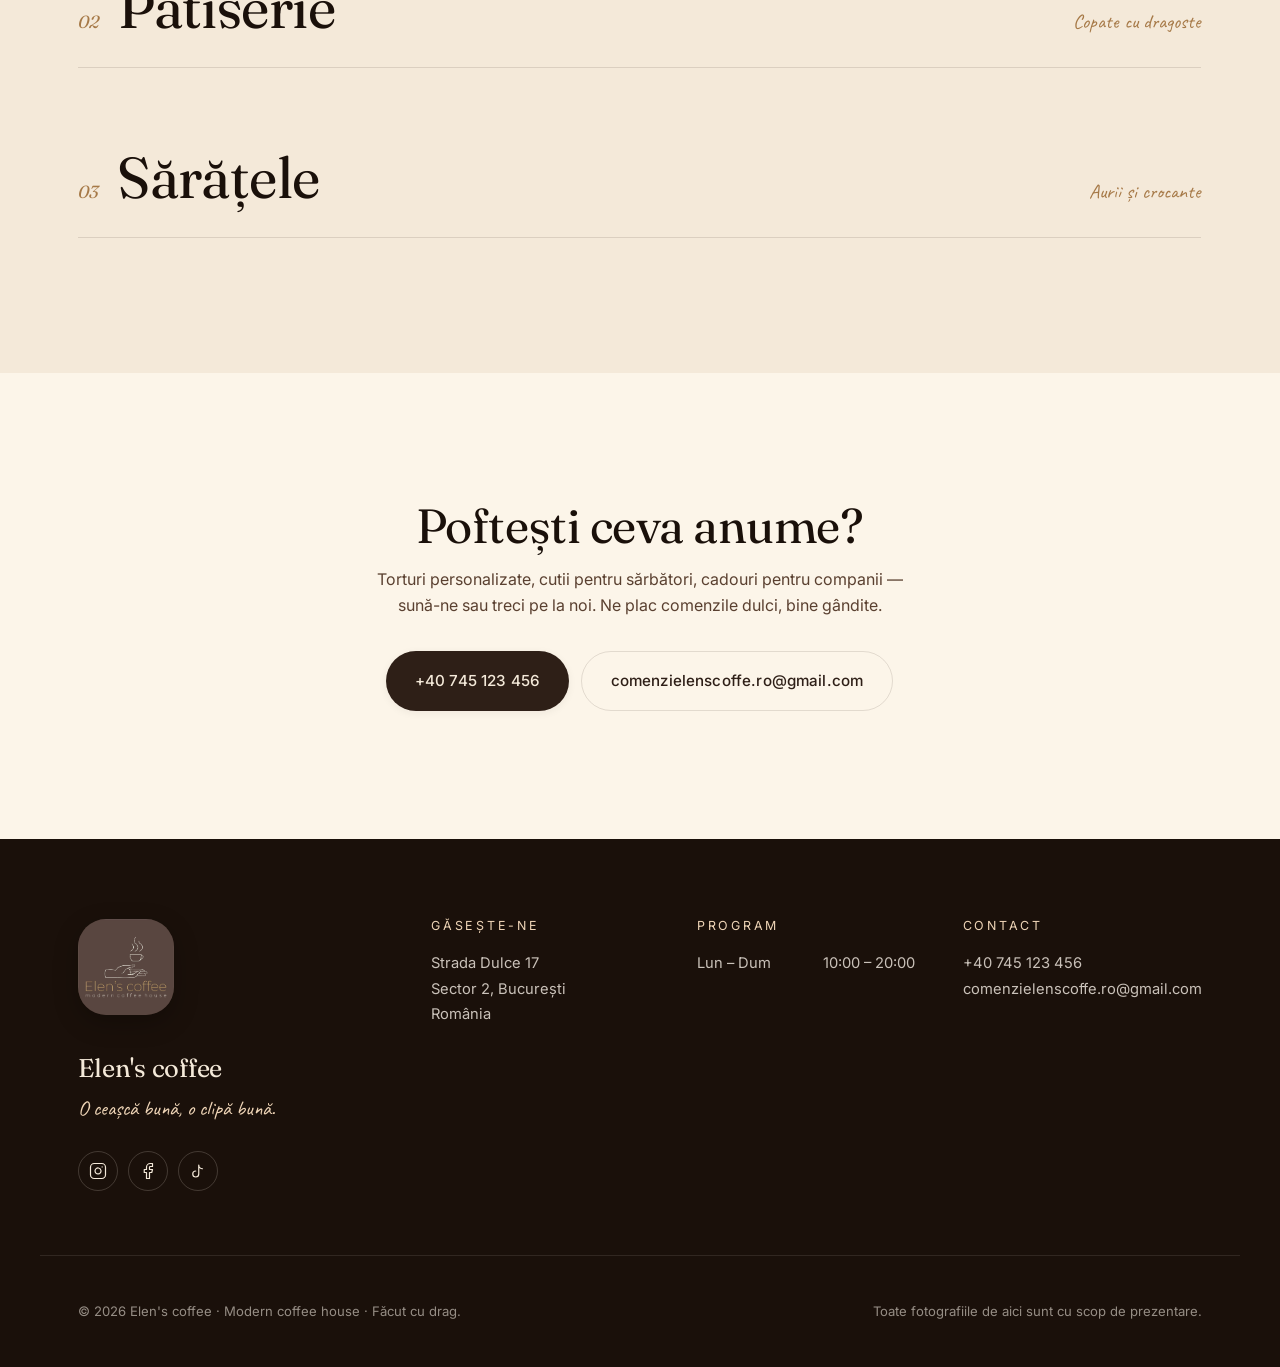
==== commit 432906af: "Updates - 2" ====
--- a/menu.html
+++ b/menu.html
@@ -32,9 +32,6 @@
       <nav class="nav__links" aria-label="Navigație principală">
         <a href="index.html" class="nav__link">Acasă</a>
         <a href="menu.html" class="nav__link is-active">Meniu</a>
-        <a href="valori-nutritionale.html" class="nav__link">Valori nutriționale</a>
-        <a href="index.html#gallery" class="nav__link">Galerie</a>
-        <a href="index.html#visit" class="nav__link">Vizitează</a>
       </nav>
 
       <a href="tel:+40745123456" class="btn btn--primary nav__cta">
@@ -51,14 +48,12 @@
   <!-- ============ MENU HERO ============ -->
   <section class="menu-hero">
     <div class="menu-hero__inner container">
-      <p class="menu-hero__eyebrow" data-reveal>Meniul · primăvara 2026</p>
       <h1 class="menu-hero__title" data-reveal>
-        Ce avem <em>azi</em><br/>pe tejghea.
+        Lasă-te ispitit <br> de <em>vitrina noastră</em>.
       </h1>
       <p class="menu-hero__lede" data-reveal>
-        O listă mică și mereu schimbătoare de torturi, patiserie și sărățele
-        de casă — totul e copt și aranjat de mână. Întreabă la
-        tejghea despre specialul zilei.
+        O listă mică de torturi, patiserie și sărățele
+        de casă — totul e copt și aranjat cu atenție.
       </p>
 
       <nav class="menu-tabs" id="menuTabs" aria-label="Categorii meniu">
@@ -102,6 +97,13 @@
                 Foi fine de Napoleon, cremă delicată de fistic și decor cu
                 fistic crocant, pentru un desert rafinat și aromat.
               </p>
+              <button class="menu-item__nutri" type="button" aria-haspopup="dialog"
+                data-nutri
+                data-name="Tort Napoleon cu cremă de fistic"
+                data-kcal="—" data-fat="—" data-satfat="—" data-carbs="—" data-sugars="—" data-protein="—" data-salt="—">
+                <svg viewBox="0 0 24 24" width="15" height="15" fill="none" stroke="currentColor" stroke-width="2" stroke-linecap="round" stroke-linejoin="round" aria-hidden="true"><circle cx="12" cy="12" r="10"/><path d="M12 16v-4"/><path d="M12 8h.01"/></svg>
+                <span>Valori nutriționale</span>
+              </button>
             </div>
           </li>
 
@@ -114,6 +116,13 @@
                 Foi fine de Napoleon, cremă delicată din zmeură și fructe
                 proaspete, pentru un desert ușor și plin de prospețime.
               </p>
+              <button class="menu-item__nutri" type="button" aria-haspopup="dialog"
+                data-nutri
+                data-name="Tort Napoleon cu cremă de zmeură"
+                data-kcal="—" data-fat="—" data-satfat="—" data-carbs="—" data-sugars="—" data-protein="—" data-salt="—">
+                <svg viewBox="0 0 24 24" width="15" height="15" fill="none" stroke="currentColor" stroke-width="2" stroke-linecap="round" stroke-linejoin="round" aria-hidden="true"><circle cx="12" cy="12" r="10"/><path d="M12 16v-4"/><path d="M12 8h.01"/></svg>
+                <span>Valori nutriționale</span>
+              </button>
             </div>
           </li>
 
@@ -126,6 +135,13 @@
                 Foi fine de Napoleon, cremă delicată din afine și fructe
                 proaspete, pentru un desert fin și echilibrat.
               </p>
+              <button class="menu-item__nutri" type="button" aria-haspopup="dialog"
+                data-nutri
+                data-name="Tort Napoleon cu cremă de afine"
+                data-kcal="—" data-fat="—" data-satfat="—" data-carbs="—" data-sugars="—" data-protein="—" data-salt="—">
+                <svg viewBox="0 0 24 24" width="15" height="15" fill="none" stroke="currentColor" stroke-width="2" stroke-linecap="round" stroke-linejoin="round" aria-hidden="true"><circle cx="12" cy="12" r="10"/><path d="M12 16v-4"/><path d="M12 8h.01"/></svg>
+                <span>Valori nutriționale</span>
+              </button>
             </div>
           </li>
 
@@ -138,6 +154,13 @@
                 Foi fine de Napoleon, cremă delicată de fistic și mango, pentru
                 o combinație armonioasă de arome bogate și fructate.
               </p>
+              <button class="menu-item__nutri" type="button" aria-haspopup="dialog"
+                data-nutri
+                data-name="Tort Napoleon cu cremă de fistic și mango"
+                data-kcal="—" data-fat="—" data-satfat="—" data-carbs="—" data-sugars="—" data-protein="—" data-salt="—">
+                <svg viewBox="0 0 24 24" width="15" height="15" fill="none" stroke="currentColor" stroke-width="2" stroke-linecap="round" stroke-linejoin="round" aria-hidden="true"><circle cx="12" cy="12" r="10"/><path d="M12 16v-4"/><path d="M12 8h.01"/></svg>
+                <span>Valori nutriționale</span>
+              </button>
             </div>
           </li>
 
@@ -150,6 +173,13 @@
                 Foi fine de Napoleon, cremă delicată de portocală și ciocolată,
                 pentru un desert elegant cu note intense și citrice.
               </p>
+              <button class="menu-item__nutri" type="button" aria-haspopup="dialog"
+                data-nutri
+                data-name="Tort Napoleon cu cremă de portocală și ciocolată"
+                data-kcal="—" data-fat="—" data-satfat="—" data-carbs="—" data-sugars="—" data-protein="—" data-salt="—">
+                <svg viewBox="0 0 24 24" width="15" height="15" fill="none" stroke="currentColor" stroke-width="2" stroke-linecap="round" stroke-linejoin="round" aria-hidden="true"><circle cx="12" cy="12" r="10"/><path d="M12 16v-4"/><path d="M12 8h.01"/></svg>
+                <span>Valori nutriționale</span>
+              </button>
             </div>
           </li>
 
@@ -162,6 +192,13 @@
                 Foi fine de Napoleon și cremă delicată de ciocolată, pentru un
                 desert clasic, bogat și catifelat.
               </p>
+              <button class="menu-item__nutri" type="button" aria-haspopup="dialog"
+                data-nutri
+                data-name="Tort Napoleon cu cremă de ciocolată"
+                data-kcal="—" data-fat="—" data-satfat="—" data-carbs="—" data-sugars="—" data-protein="—" data-salt="—">
+                <svg viewBox="0 0 24 24" width="15" height="15" fill="none" stroke="currentColor" stroke-width="2" stroke-linecap="round" stroke-linejoin="round" aria-hidden="true"><circle cx="12" cy="12" r="10"/><path d="M12 16v-4"/><path d="M12 8h.01"/></svg>
+                <span>Valori nutriționale</span>
+              </button>
             </div>
           </li>
 
@@ -174,6 +211,13 @@
                 Foi fine de Napoleon și cremă delicată de caramel sărat, pentru
                 un echilibru perfect între dulce și sărat.
               </p>
+              <button class="menu-item__nutri" type="button" aria-haspopup="dialog"
+                data-nutri
+                data-name="Tort Napoleon cu cremă de caramel sărat"
+                data-kcal="—" data-fat="—" data-satfat="—" data-carbs="—" data-sugars="—" data-protein="—" data-salt="—">
+                <svg viewBox="0 0 24 24" width="15" height="15" fill="none" stroke="currentColor" stroke-width="2" stroke-linecap="round" stroke-linejoin="round" aria-hidden="true"><circle cx="12" cy="12" r="10"/><path d="M12 16v-4"/><path d="M12 8h.01"/></svg>
+                <span>Valori nutriționale</span>
+              </button>
             </div>
           </li>
 
@@ -187,6 +231,13 @@
                 pentru un desert surprinzător, cu arome exotice și note
                 caramelizate.
               </p>
+              <button class="menu-item__nutri" type="button" aria-haspopup="dialog"
+                data-nutri
+                data-name="Tort Napoleon cu cremă de mango și caramel sărat"
+                data-kcal="—" data-fat="—" data-satfat="—" data-carbs="—" data-sugars="—" data-protein="—" data-salt="—">
+                <svg viewBox="0 0 24 24" width="15" height="15" fill="none" stroke="currentColor" stroke-width="2" stroke-linecap="round" stroke-linejoin="round" aria-hidden="true"><circle cx="12" cy="12" r="10"/><path d="M12 16v-4"/><path d="M12 8h.01"/></svg>
+                <span>Valori nutriționale</span>
+              </button>
             </div>
           </li>
         </ul>
@@ -286,6 +337,31 @@
     </div>
   </footer>
 
+  <!-- ============ NUTRITION MODAL ============ -->
+  <div class="nutri-modal" id="nutriModal" hidden>
+    <div class="nutri-modal__backdrop" data-nutri-close></div>
+    <div class="nutri-modal__dialog" role="dialog" aria-modal="true" aria-labelledby="nutriModalTitle">
+      <button class="nutri-modal__close" type="button" aria-label="Închide" data-nutri-close>
+        <svg viewBox="0 0 24 24" width="20" height="20" fill="none" stroke="currentColor" stroke-width="2" stroke-linecap="round" stroke-linejoin="round" aria-hidden="true"><path d="M18 6 6 18"/><path d="m6 6 12 12"/></svg>
+      </button>
+      <p class="nutri-modal__eyebrow">Valori medii la 100 g</p>
+      <h3 class="nutri-modal__title" id="nutriModalTitle"></h3>
+      <dl class="nutri-facts">
+        <div class="nutri-facts__row"><dt>Valoare energetică</dt><dd data-fact="kcal"></dd></div>
+        <div class="nutri-facts__row"><dt>Grăsimi</dt><dd data-fact="fat"></dd></div>
+        <div class="nutri-facts__row nutri-facts__row--sub"><dt>din care acizi grași saturați</dt><dd data-fact="satfat"></dd></div>
+        <div class="nutri-facts__row"><dt>Glucide</dt><dd data-fact="carbs"></dd></div>
+        <div class="nutri-facts__row nutri-facts__row--sub"><dt>din care zaharuri</dt><dd data-fact="sugars"></dd></div>
+        <div class="nutri-facts__row"><dt>Proteine</dt><dd data-fact="protein"></dd></div>
+        <div class="nutri-facts__row"><dt>Sare</dt><dd data-fact="salt"></dd></div>
+      </dl>
+      <p class="nutri-modal__note">
+        Valori medii și orientative, la 100&nbsp;g de produs. Poate conține
+        gluten, ouă, lapte și fructe cu coajă lemnoasă (fistic, migdale).
+      </p>
+    </div>
+  </div>
+
   <script src="main.js"></script>
 </body>
 </html>
--- a/styles.css
+++ b/styles.css
@@ -1168,88 +1168,135 @@
 
 
 /* ==========================================================================
-   14b. NUTRITION PAGE (Valori nutriționale)
-   ========================================================================== */
-.nutrition { padding: 4.5rem 0 6rem; }
-
-.nutrition__intro {
-  max-width: 46rem;
-  margin: 0 0 3rem;
-  color: var(--c-plum-soft);
-  font-size: 1rem;
-  line-height: 1.7;
-}
-
-/* horizontal scroll container so the wide table never breaks the page layout */
-.nutrition-table-wrap {
-  overflow-x: auto;
-  -webkit-overflow-scrolling: touch;
+   14b. NUTRITION MODAL (menu page — per-cake values)
+   ========================================================================== */
+/* trigger button under each cake description */
+.menu-item__nutri {
+  display: inline-flex;
+  align-items: center;
+  gap: 0.45rem;
+  margin-top: 0.1rem;
+  padding: 0.4rem 0.9rem;
   border: 1px solid var(--c-line);
-  border-radius: var(--r-md);
-  box-shadow: var(--shadow-sm);
+  border-radius: var(--r-pill);
+  background: transparent;
+  color: var(--c-burgundy);
+  font-family: var(--f-body);
+  font-size: 0.8rem;
+  font-weight: 500;
+  letter-spacing: 0.01em;
+  cursor: pointer;
+  transition: background 0.25s ease, border-color 0.25s ease, color 0.25s ease;
+}
+.menu-item__nutri svg { flex-shrink: 0; }
+.menu-item__nutri:hover,
+.menu-item__nutri:focus-visible {
+  background: var(--c-plum);
+  border-color: var(--c-plum);
+  color: var(--c-cream);
+}
+
+/* modal shell */
+.nutri-modal {
+  position: fixed;
+  inset: 0;
+  z-index: 200;
+  display: flex;
+  align-items: center;
+  justify-content: center;
+  padding: 1.5rem;
+  opacity: 0;
+  transition: opacity 0.25s ease;
+}
+.nutri-modal.is-open { opacity: 1; }
+.nutri-modal[hidden] { display: none; }
+
+.nutri-modal__backdrop {
+  position: absolute;
+  inset: 0;
+  background: rgba(18, 11, 6, 0.55);
+  -webkit-backdrop-filter: blur(4px);
+  backdrop-filter: blur(4px);
+}
+
+.nutri-modal__dialog {
+  position: relative;
+  width: 100%;
+  max-width: 420px;
+  max-height: calc(100vh - 3rem);
+  overflow-y: auto;
+  padding: 2rem 2rem 1.6rem;
   background: var(--c-cream-soft);
-}
-
-.nutrition-table {
-  width: 100%;
-  min-width: 720px;
-  border-collapse: collapse;
-  font-size: 0.9rem;
-}
-.nutrition-table thead th {
-  background: var(--c-plum);
-  color: var(--c-cream);
+  border: 1px solid var(--c-line);
+  border-radius: var(--r-lg);
+  box-shadow: var(--shadow-lg);
+  transform: translateY(14px) scale(0.98);
+  transition: transform 0.3s var(--ease-out-soft);
+}
+.nutri-modal.is-open .nutri-modal__dialog { transform: none; }
+
+.nutri-modal__close {
+  position: absolute;
+  top: 1rem;
+  right: 1rem;
+  width: 36px;
+  height: 36px;
+  display: inline-flex;
+  align-items: center;
+  justify-content: center;
+  border: none;
+  border-radius: 50%;
+  background: rgba(46, 31, 23, 0.06);
+  color: var(--c-plum);
+  cursor: pointer;
+  transition: background 0.25s ease;
+}
+.nutri-modal__close:hover { background: rgba(46, 31, 23, 0.14); }
+
+.nutri-modal__eyebrow {
+  font-size: 0.72rem;
+  letter-spacing: 0.2em;
+  text-transform: uppercase;
+  color: var(--c-burgundy);
+  margin: 0 0 0.5rem;
+}
+.nutri-modal__title {
+  font-family: var(--f-display);
   font-weight: 500;
-  font-size: 0.76rem;
-  letter-spacing: 0.02em;
-  text-align: right;
-  padding: 0.9rem 1rem;
-  white-space: nowrap;
-  vertical-align: bottom;
-}
-.nutrition-table thead th:first-child { text-align: left; }
-
-.nutrition-table tbody th {
-  text-align: left;
-  min-width: 240px;
-  white-space: normal;
+  font-size: 1.5rem;
+  line-height: 1.15;
   color: var(--c-plum);
+  margin: 0 0 1.3rem;
+  padding-right: 2.5rem;
+}
+
+.nutri-facts { margin: 0 0 1.3rem; }
+.nutri-facts__row {
+  display: flex;
+  align-items: baseline;
+  gap: 0.6rem;
+  padding: 0.6rem 0;
+  border-bottom: 1px solid var(--c-line);
+}
+.nutri-facts__row:last-child { border-bottom: none; }
+.nutri-facts__row dt { color: var(--c-plum); font-size: 0.95rem; }
+.nutri-facts__row--sub { padding-left: 1.1rem; }
+.nutri-facts__row--sub dt { color: var(--c-plum-soft); font-size: 0.85rem; }
+.nutri-facts__row dd {
+  margin: 0 0 0 auto;
+  font-family: var(--f-display);
   font-weight: 500;
-  padding: 0.85rem 1rem;
-  border-top: 1px solid var(--c-line);
-}
-.nutrition-table tbody td {
-  padding: 0.85rem 1rem;
-  text-align: right;
-  border-top: 1px solid var(--c-line);
-  color: var(--c-plum-soft);
+  color: var(--c-burgundy);
   white-space: nowrap;
   font-variant-numeric: tabular-nums;
 }
-.nutrition-table tbody tr:nth-child(even) { background: rgba(46, 31, 23, 0.035); }
-.nutrition-table tbody tr:hover { background: rgba(201, 149, 90, 0.10); }
-
-.nutrition-notes {
-  margin-top: 3rem;
-  padding: 1.5rem 1.8rem;
-  background: var(--c-cream-soft);
-  border: 1px solid var(--c-line);
-  border-left: 3px solid var(--c-burgundy);
-  border-radius: var(--r-md);
-  font-size: 0.9rem;
-  line-height: 1.65;
+
+.nutri-modal__note {
+  font-size: 0.8rem;
+  line-height: 1.55;
   color: var(--c-plum-soft);
-}
-.nutrition-notes h3 {
-  font-family: var(--f-display);
-  font-weight: 500;
-  font-size: 1.15rem;
-  color: var(--c-plum);
-  margin: 0 0 0.7rem;
-}
-.nutrition-notes p { margin: 0 0 0.7rem; }
-.nutrition-notes p:last-child { margin-bottom: 0; }
-.nutrition-notes strong { color: var(--c-plum); font-weight: 600; }
+  margin: 0;
+}
 
 
 /* ==========================================================================
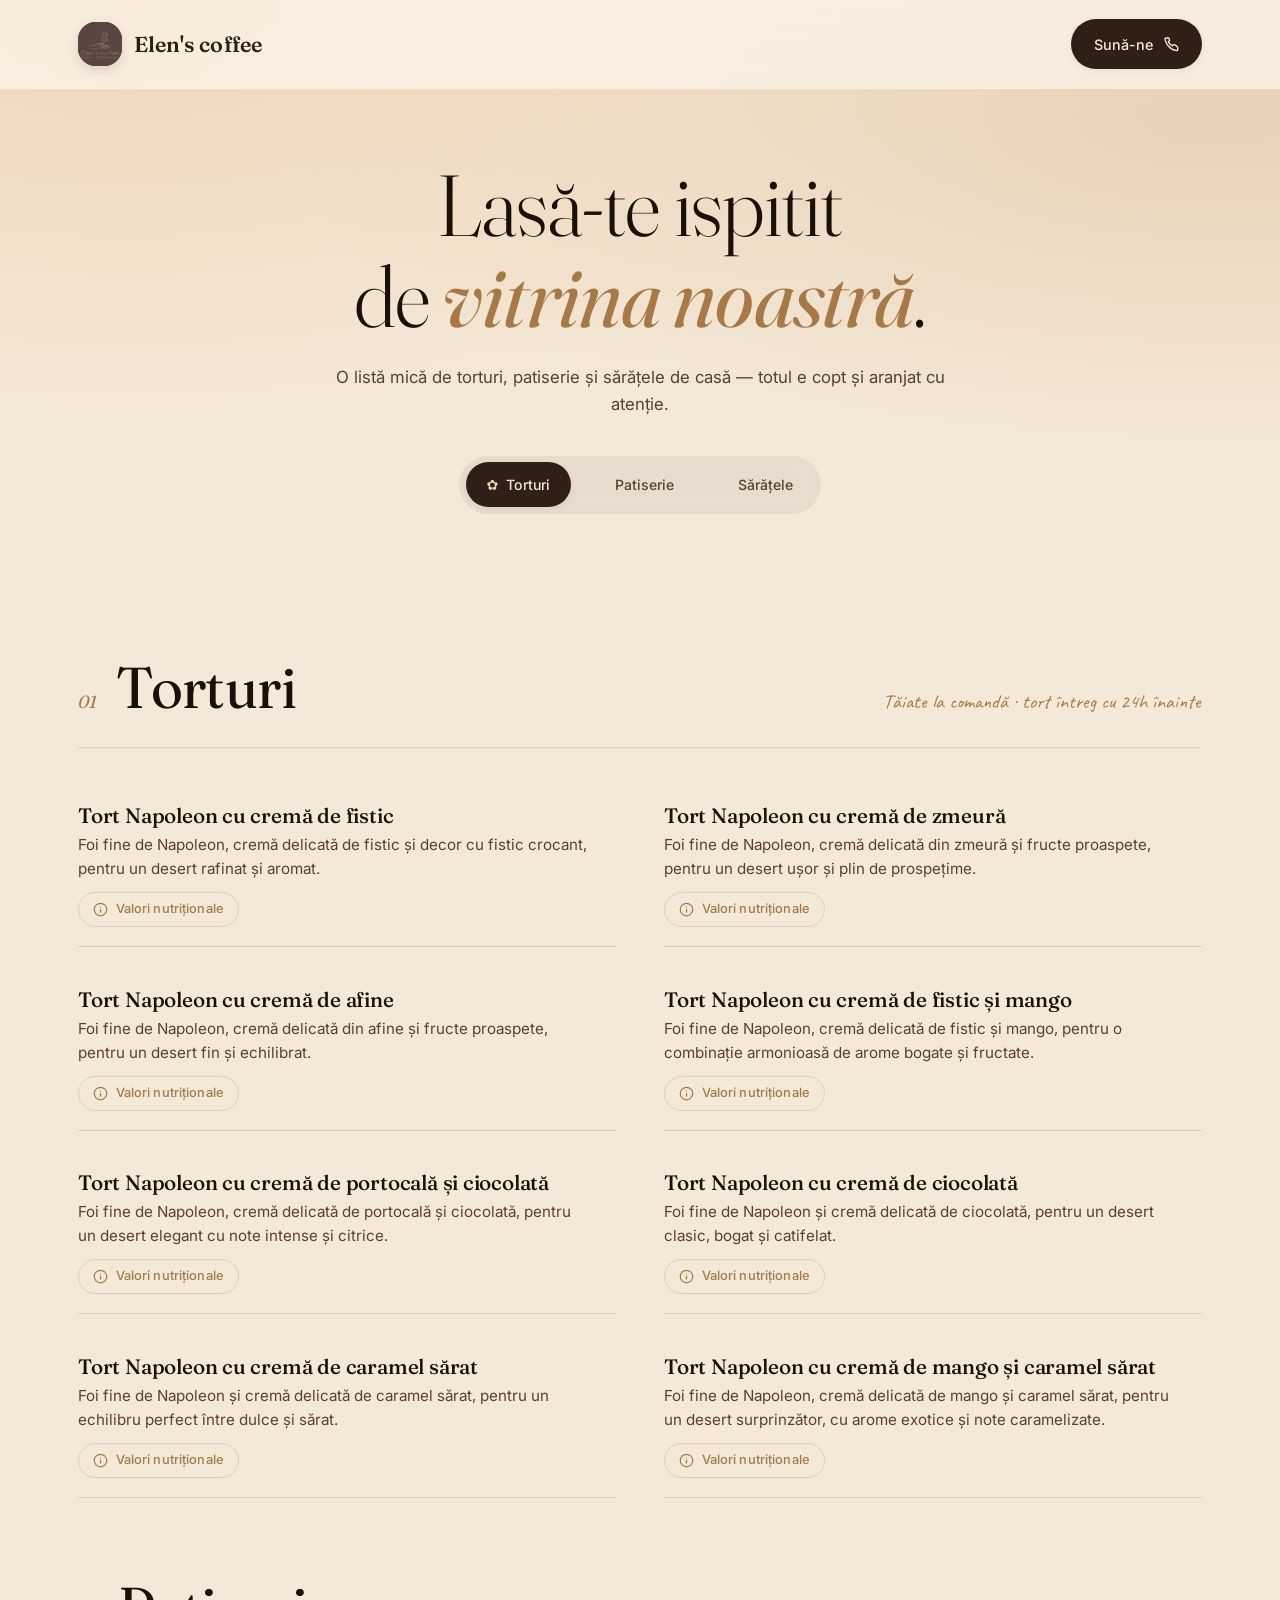
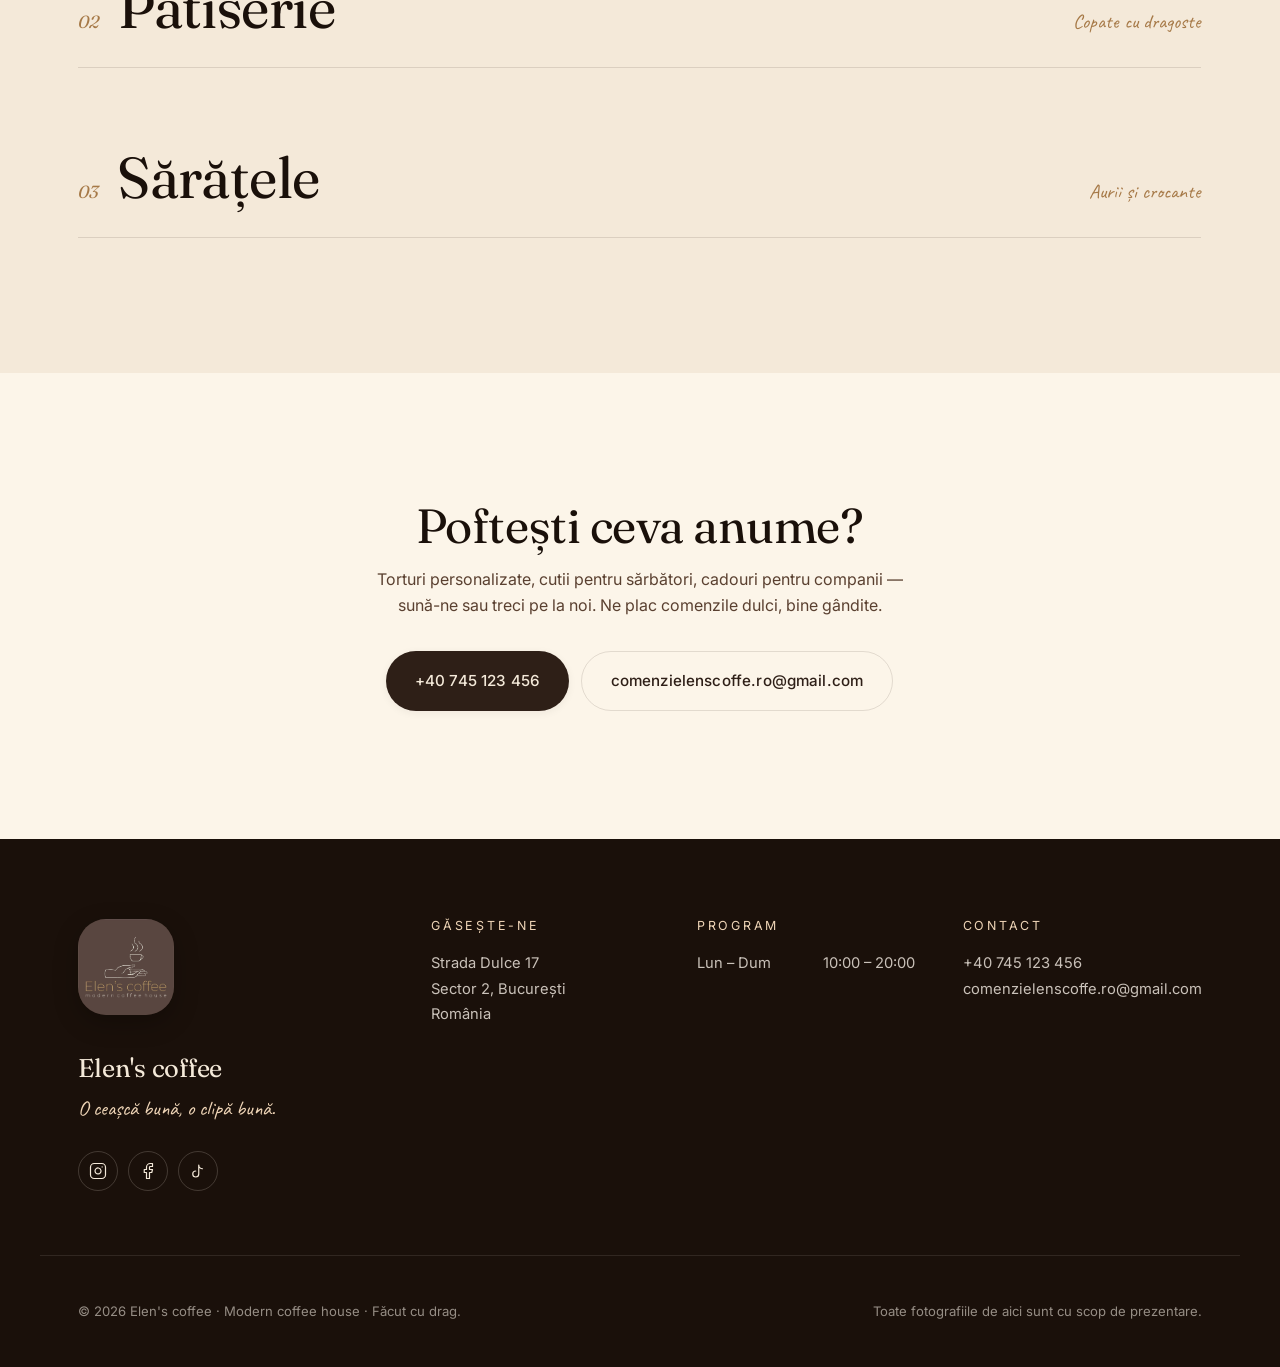
==== commit 3c7ffaad: "Changes" ====
--- a/menu.html
+++ b/menu.html
@@ -29,19 +29,15 @@
         <span class="nav__name">Elen's coffee</span>
       </a>
 
-      <nav class="nav__links" aria-label="Navigație principală">
+      <!-- <nav class="nav__links" aria-label="Navigație principală">
         <a href="index.html" class="nav__link">Acasă</a>
         <a href="menu.html" class="nav__link is-active">Meniu</a>
-      </nav>
+      </nav> -->
 
       <a href="tel:+40745123456" class="btn btn--primary nav__cta">
         <span>Sună-ne</span>
         <svg viewBox="0 0 24 24" width="16" height="16" fill="none" stroke="currentColor" stroke-width="2" stroke-linecap="round" stroke-linejoin="round"><path d="M22 16.92V21a1 1 0 0 1-1.09 1 19.7 19.7 0 0 1-8.6-3.07 19.5 19.5 0 0 1-6-6A19.79 19.79 0 0 1 3.07 4.18 1 1 0 0 1 4.06 3h4.09a1 1 0 0 1 1 .75c.12.86.34 1.7.65 2.5a1 1 0 0 1-.23 1L8 8.7a16 16 0 0 0 6 6l1.45-1.55a1 1 0 0 1 1-.23c.8.31 1.64.53 2.5.65a1 1 0 0 1 .75 1z"/></svg>
       </a>
-
-      <button class="nav__toggle" id="navToggle" aria-label="Deschide meniul" aria-expanded="false">
-        <span></span><span></span><span></span>
-      </button>
     </div>
   </header>
 
--- a/styles.css
+++ b/styles.css
@@ -253,6 +253,15 @@
   font-weight: 500;
   letter-spacing: -0.01em;
 }
+/* shop name beside the logo — the site's display face (Fraunces) */
+.nav__name {
+  font-family: var(--f-display);
+  font-size: 1.35rem;
+  font-weight: 600;
+  letter-spacing: 0.005em;
+  line-height: 1;
+  white-space: nowrap;
+}
 .nav__mark {
   display: inline-block;
   width: 44px;
@@ -1334,51 +1343,19 @@
   .footer__grid { grid-template-columns: 1fr 1fr; gap: 2.4rem; }
   .menu-list { grid-template-columns: 1fr; }
 
-  .nav__cta { display: none; }
-  .nav__toggle { display: flex; }
-  .nav__links {
-    position: absolute;
-    top: 100%;
-    left: 0;
-    right: 0;
-    flex-direction: column;
-    gap: 0;
-    padding: 0.4rem var(--gutter) 1.6rem;
-    background: var(--c-cream);
-    box-shadow: var(--shadow-md);
-    border-top: 1px solid var(--c-line);
-    opacity: 0;
-    visibility: hidden;
-    transform: translateY(-12px);
-    transition: opacity 0.35s ease,
-                transform 0.4s var(--ease-out-soft),
-                visibility 0s linear 0.4s;
-  }
-  .nav.is-open .nav__links {
-    opacity: 1;
-    visibility: visible;
-    transform: translateY(0);
-    transition: opacity 0.35s ease,
-                transform 0.4s var(--ease-out-soft),
-                visibility 0s linear 0s;
-  }
-  .nav__link {
-    width: 100%;
-    padding: 1rem 0;
-    border-bottom: 1px solid var(--c-line);
-    font-size: 1.1rem;
-  }
-  .nav__link::after { display: none; }
-
-  .nav.is-open .nav__toggle span:nth-child(1) { transform: translateY(7px) rotate(45deg); }
-  .nav.is-open .nav__toggle span:nth-child(2) { opacity: 0; }
-  .nav.is-open .nav__toggle span:nth-child(3) { transform: translateY(-7px) rotate(-45deg); }
+  /* navigation stays inline at every width — the collapsed/hamburger menu is gone */
+  .nav__inner { gap: 1rem; }
+  .nav__links { gap: 1.25rem; }
 
   .hero__meta { grid-template-columns: repeat(3, 1fr); gap: 0.6rem; }
   .hero__stat-num { font-size: 1.3rem; }
 }
 
 @media (max-width: 600px) {
+  /* brand name stays visible next to the logo; tighten gaps so it fits on one row */
+  .nav__name { font-size: 1.1rem; }
+  .nav__inner { gap: 0.6rem; }
+
   .features__grid { grid-template-columns: 1fr; }
   .footer__grid { grid-template-columns: 1fr; }
   .footer__bottom { flex-direction: column; }
